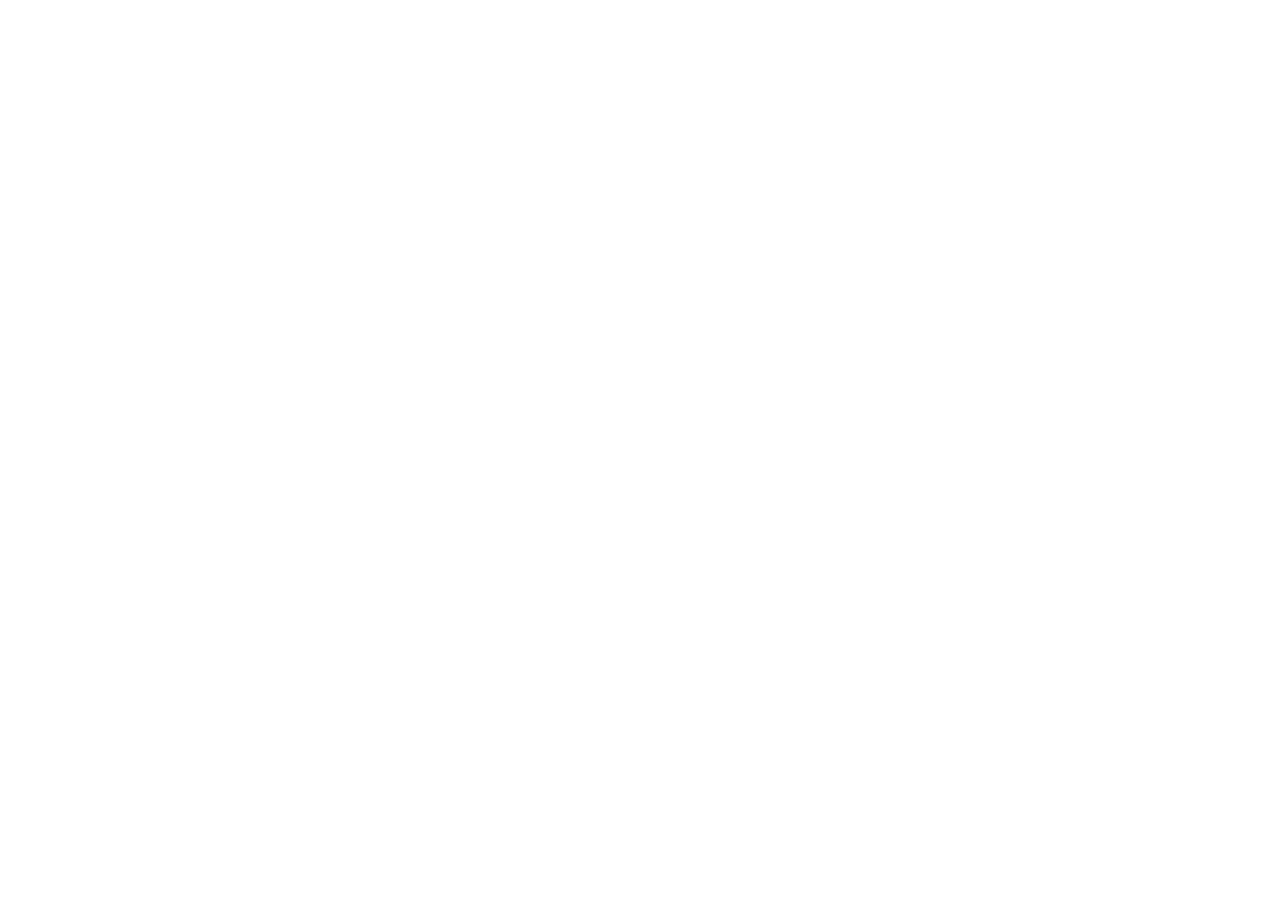
==== index.html @ a5f879e6 "updated about" ====
<!doctype html>
<html lang="en">
  <head>
    <meta charset="UTF-8" />
    <link rel="icon" type="image/svg+xml" href="/my_portfolio/favicon.svg" />
    <meta name="viewport" content="width=device-width, initial-scale=1.0" />
    <meta
      name="description"
      content="Dark-mode portfolio — React, TypeScript, Framer Motion, and Tailwind CSS."
    />
    <link rel="preconnect" href="https://fonts.googleapis.com" />
    <link rel="preconnect" href="https://fonts.gstatic.com" crossorigin />
    <link
      href="https://fonts.googleapis.com/css2?family=DM+Sans:ital,opsz,wght@0,9..40,400..700;1,9..40,400..700&family=JetBrains+Mono:wght@400;600&display=swap"
      rel="stylesheet"
    />
    <title>Kawsar Ahmed — Portfolio</title>
    <script type="module" crossorigin src="/my_portfolio/assets/index-BNJExu0e.js"></script>
    <link rel="stylesheet" crossorigin href="/my_portfolio/assets/index-CZl9vGA6.css">
  </head>
  <body>
    <div id="root"></div>
  </body>
</html>
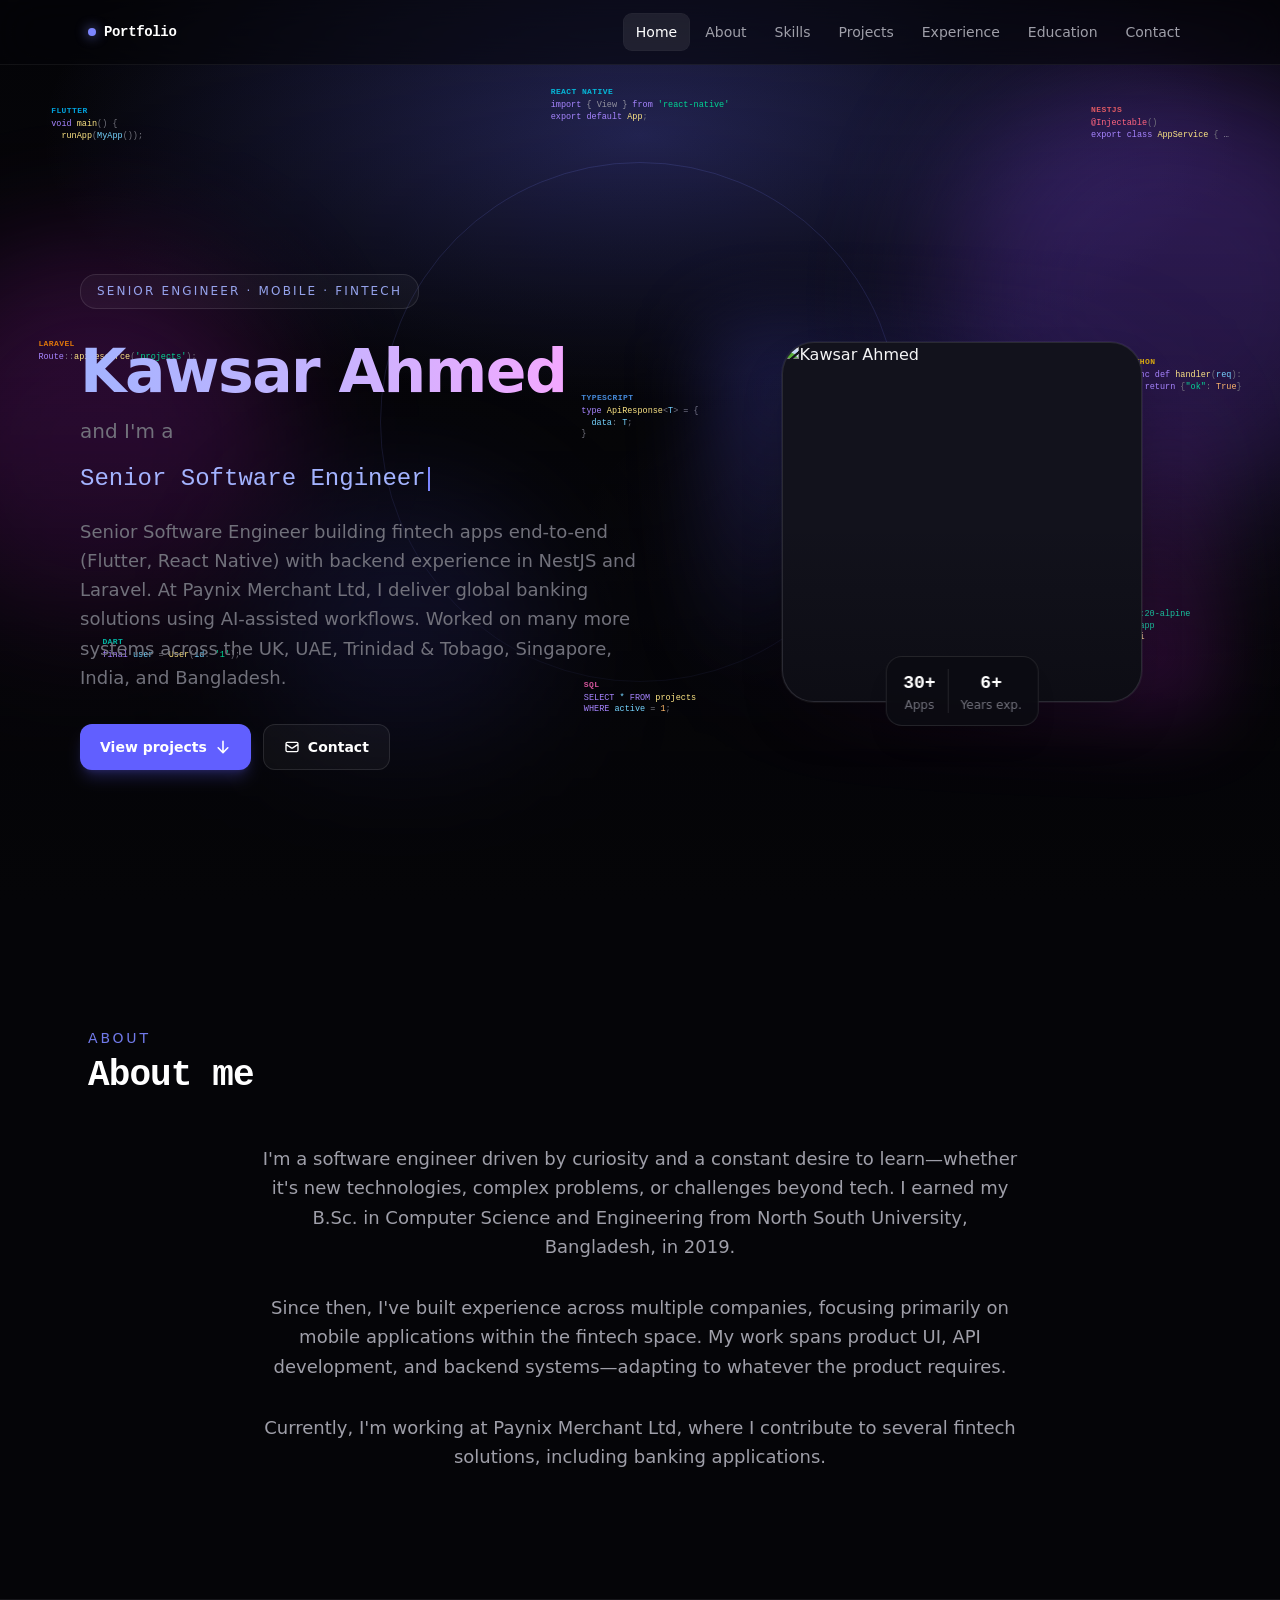
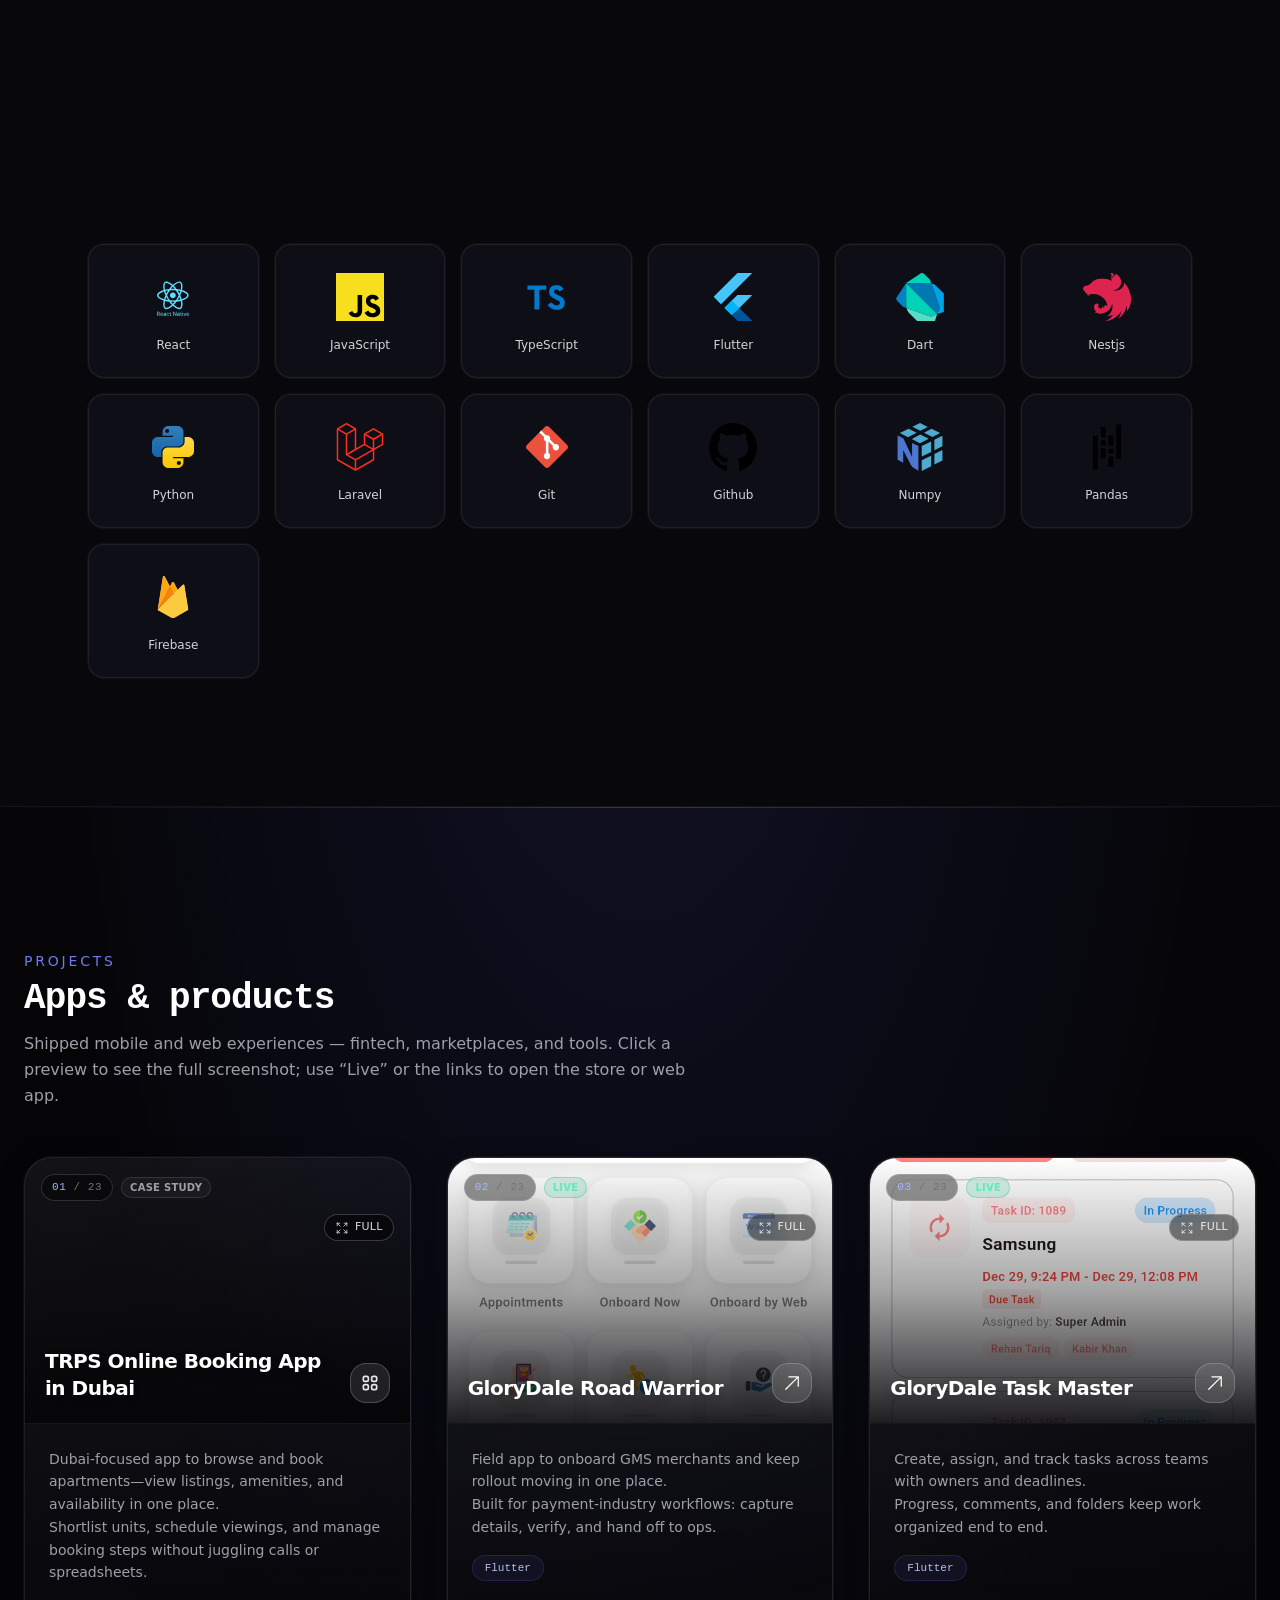
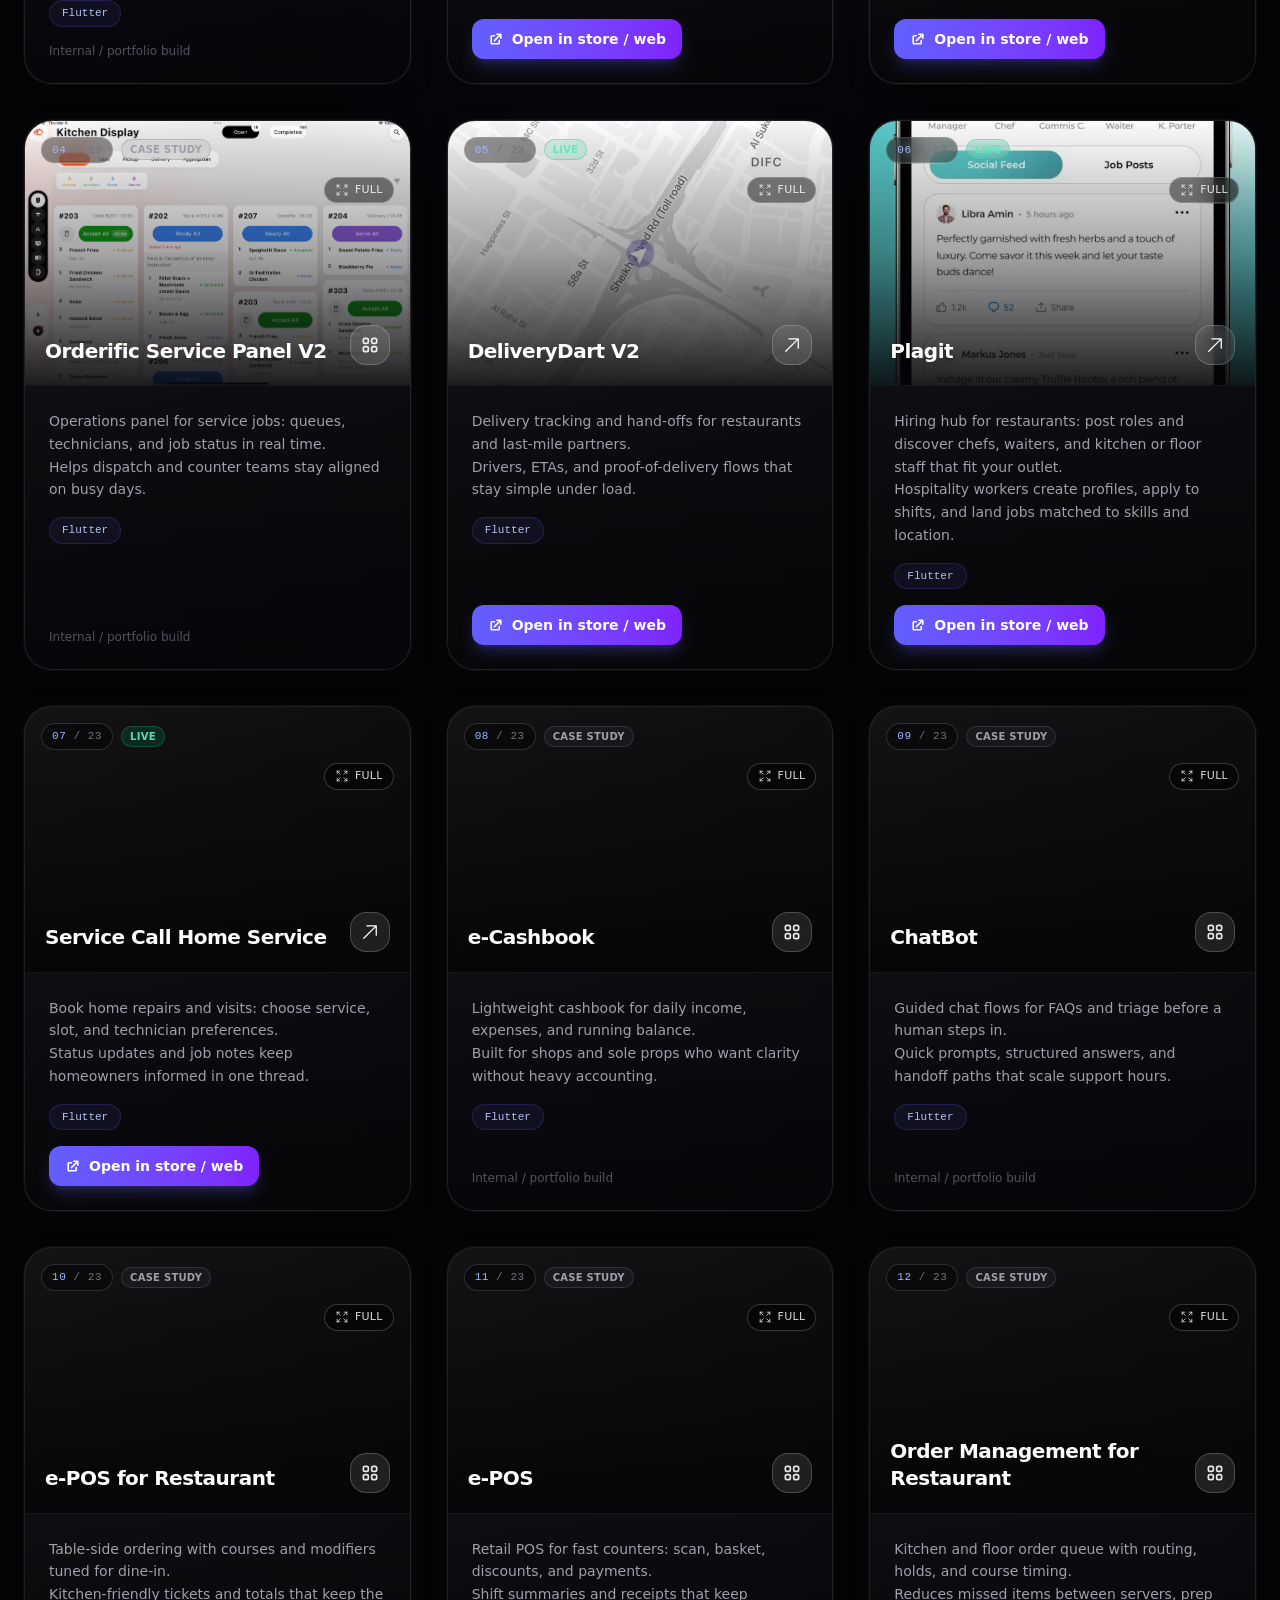
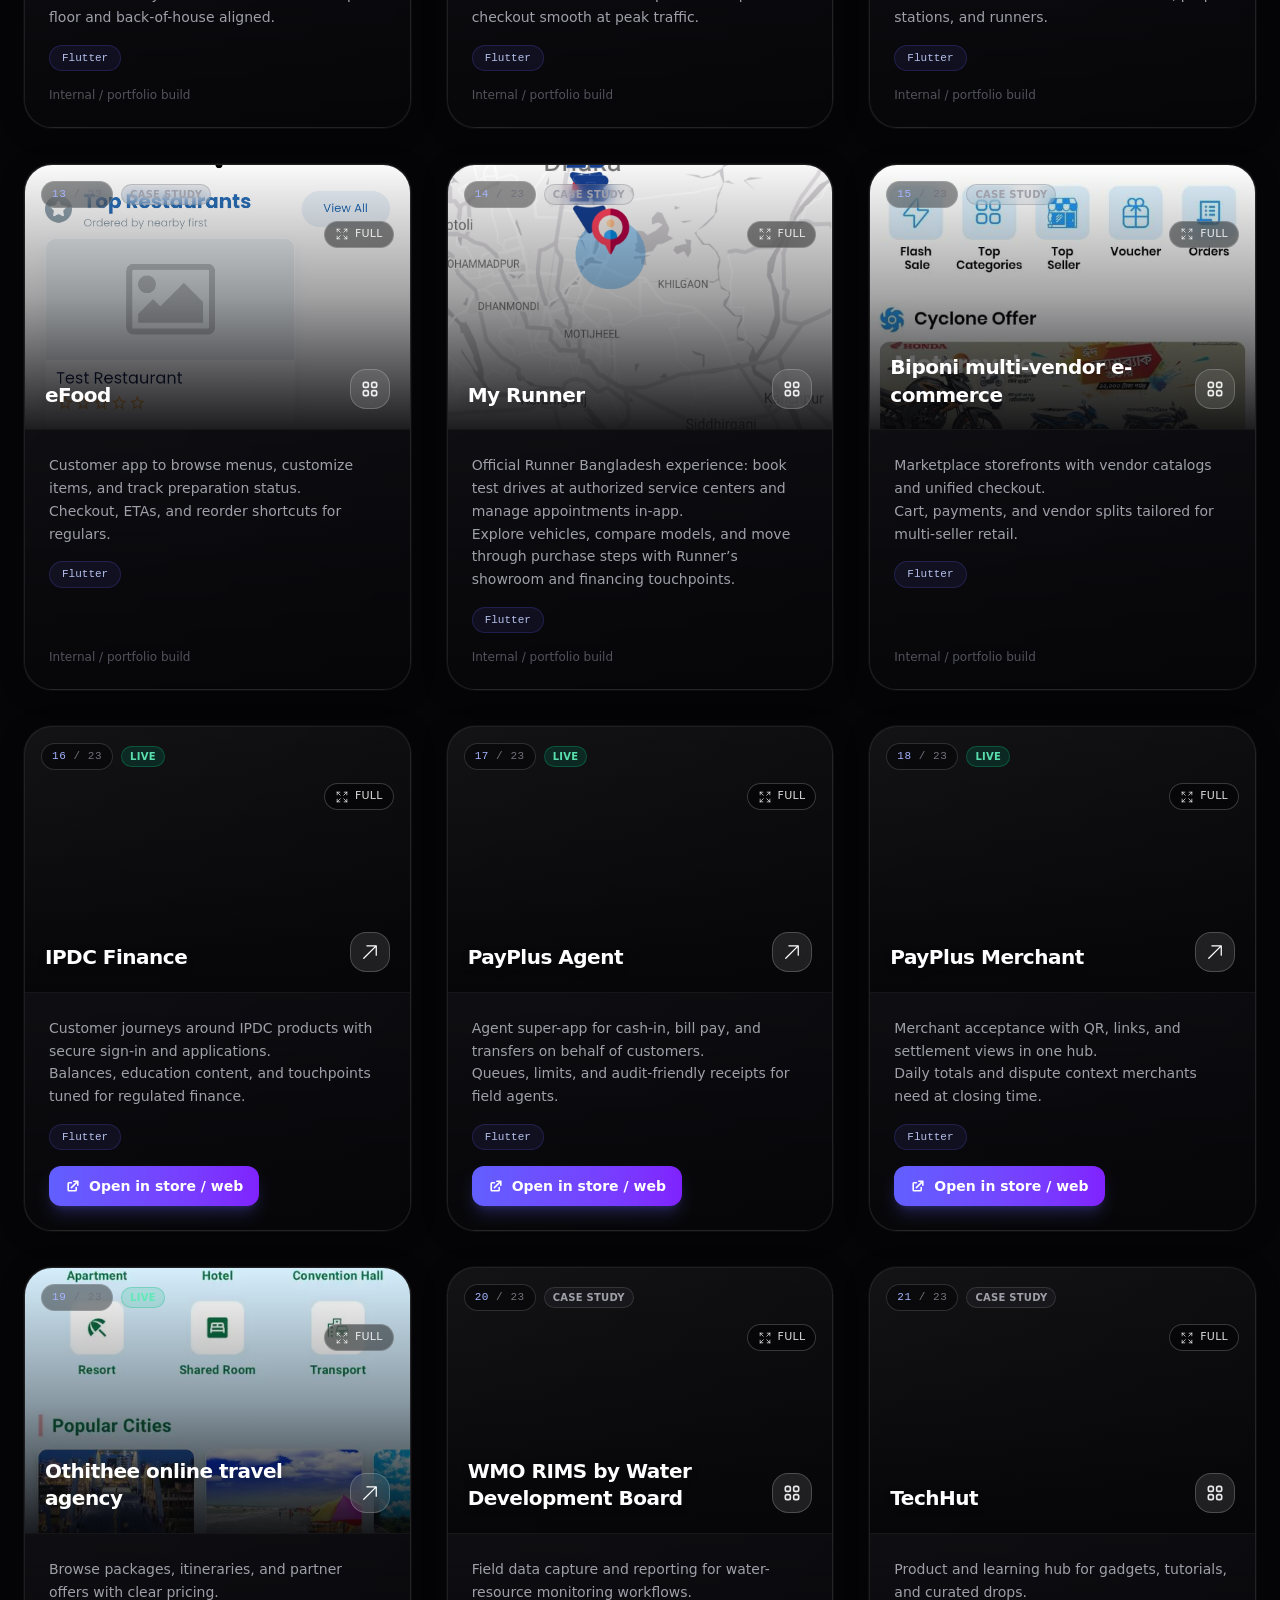
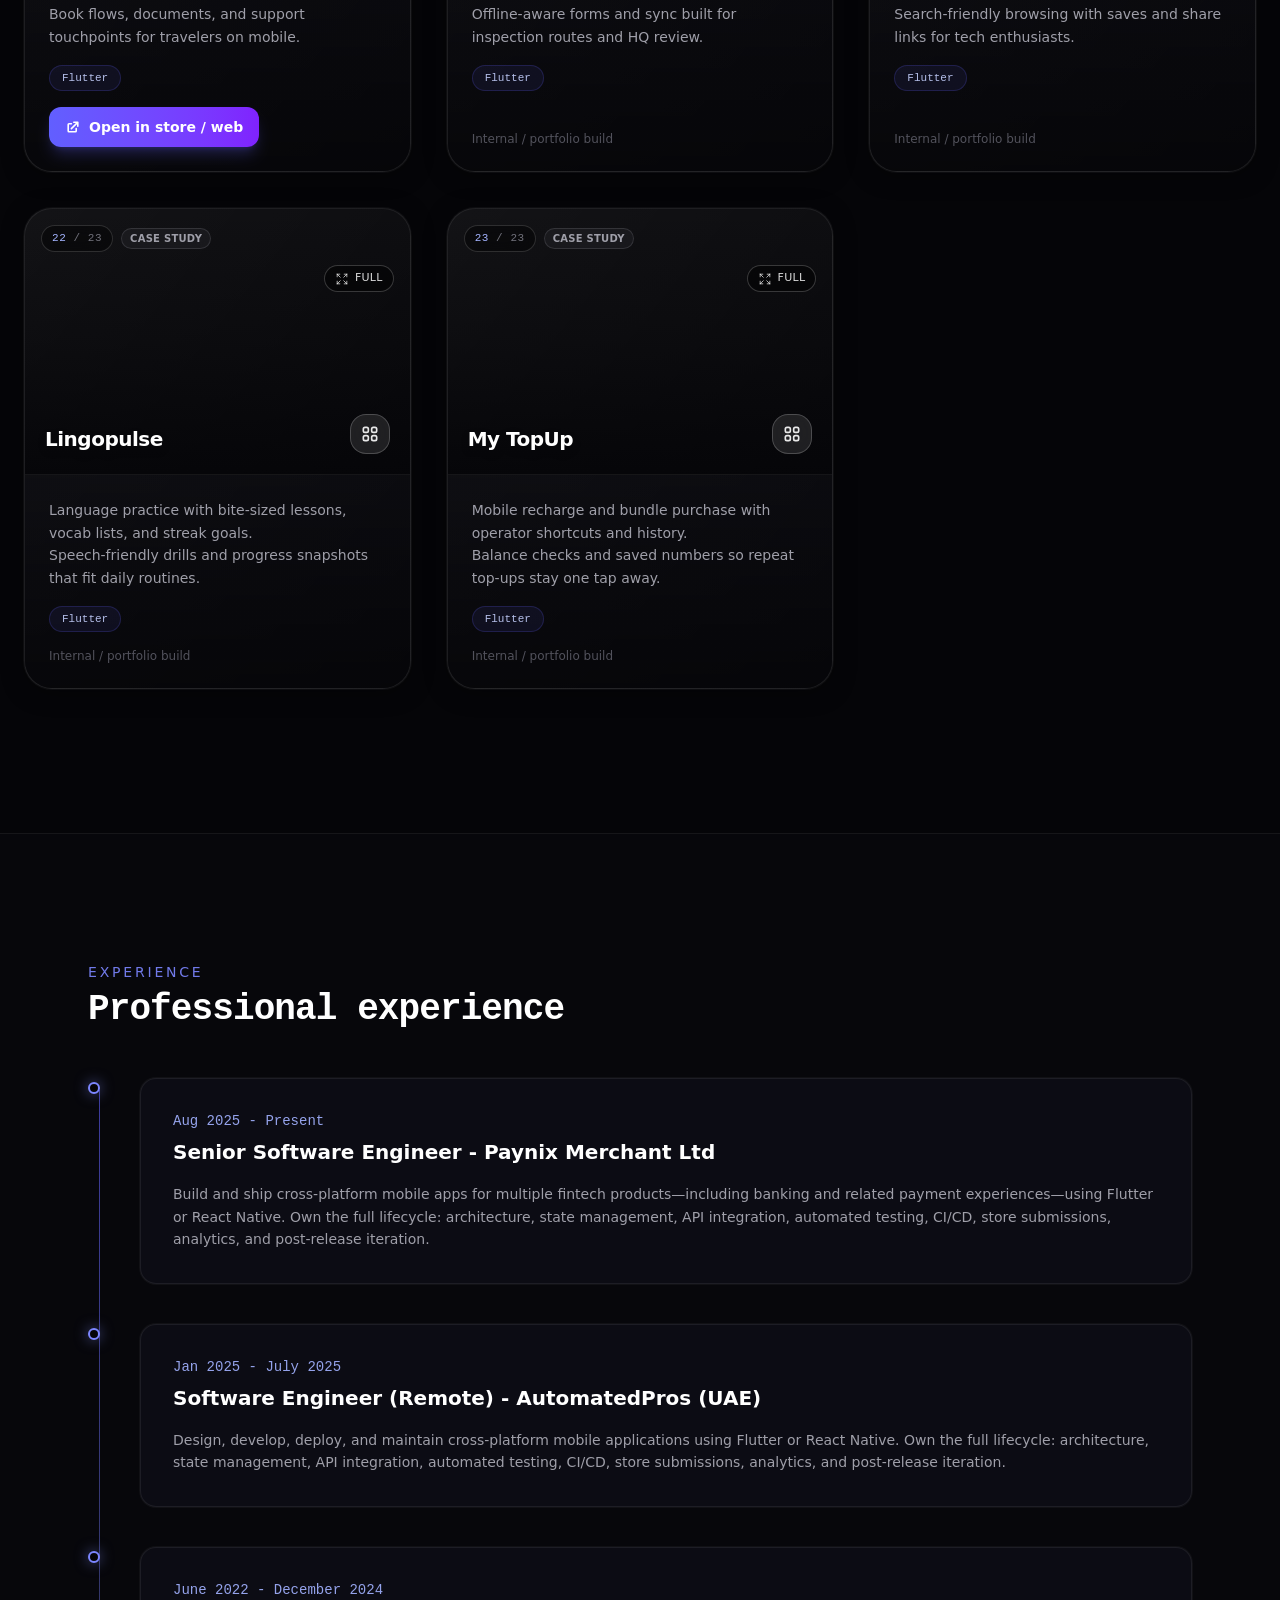
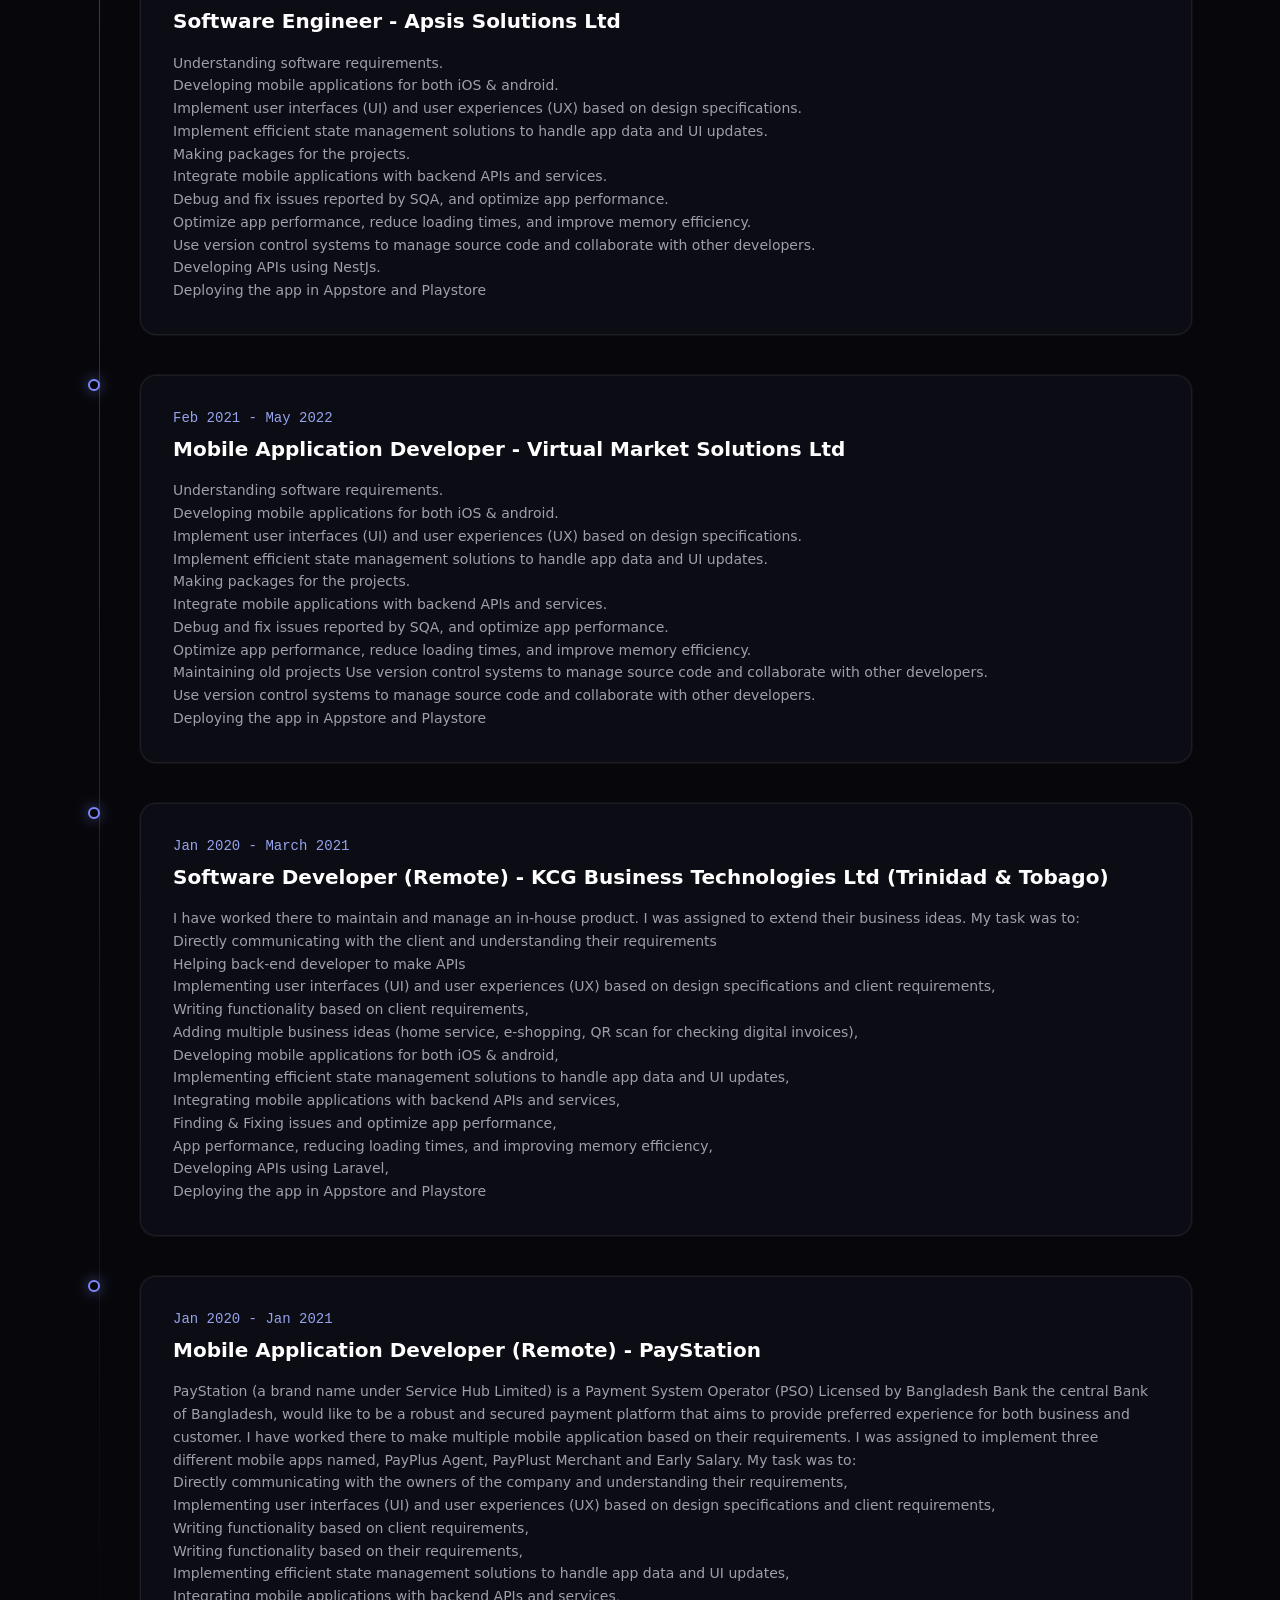
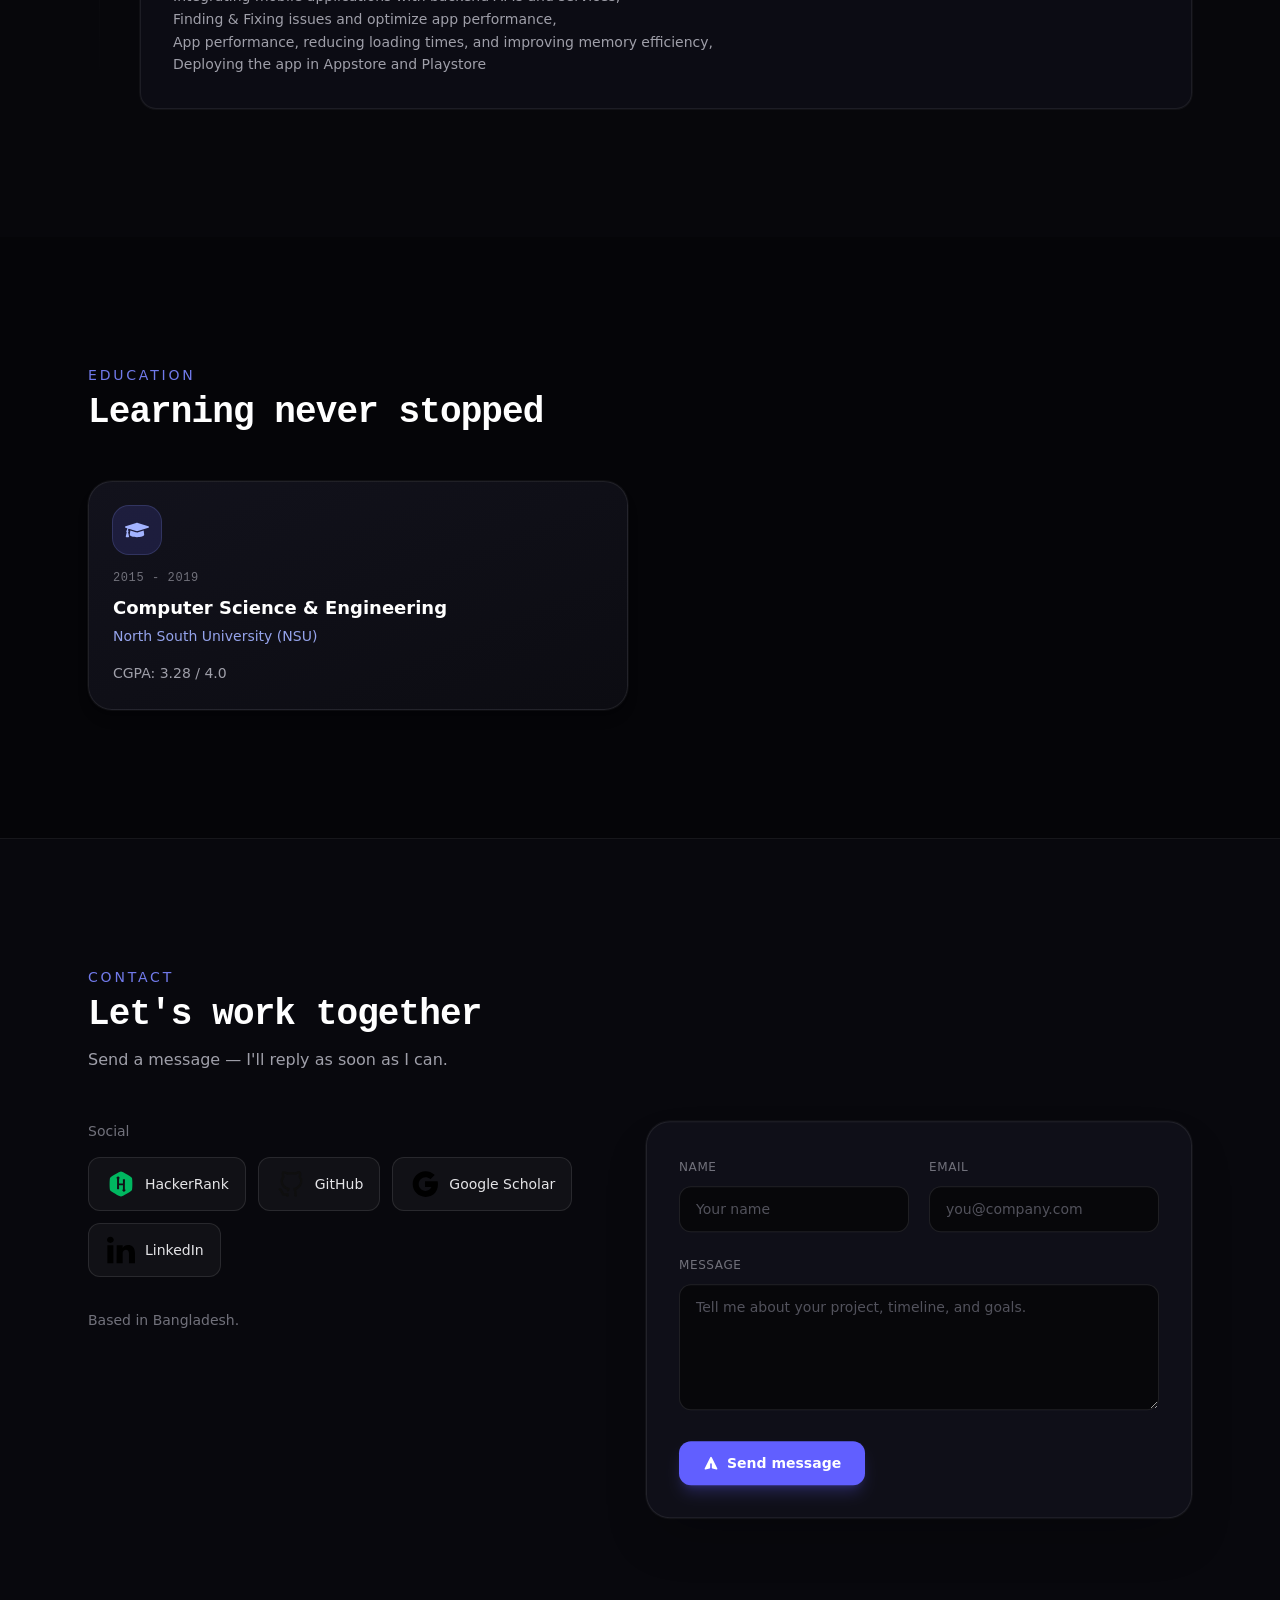
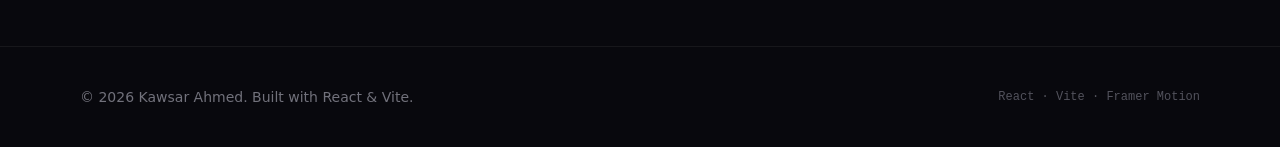
==== commit 68d86fa8: "updated" ====
--- a/index.html
+++ b/index.html
@@ -2,7 +2,7 @@
 <html lang="en">
   <head>
     <meta charset="UTF-8" />
-    <link rel="icon" type="image/svg+xml" href="/my_portfolio/favicon.svg" />
+    <link rel="icon" type="image/svg+xml" href="/favicon.svg" />
     <meta name="viewport" content="width=device-width, initial-scale=1.0" />
     <meta
       name="description"
@@ -15,8 +15,8 @@
       rel="stylesheet"
     />
     <title>Kawsar Ahmed — Portfolio</title>
-    <script type="module" crossorigin src="/my_portfolio/assets/index-BNJExu0e.js"></script>
-    <link rel="stylesheet" crossorigin href="/my_portfolio/assets/index-CZl9vGA6.css">
+    <script type="module" crossorigin src="/assets/index-Cmz-bZ7j.js"></script>
+    <link rel="stylesheet" crossorigin href="/assets/index-tKHu7Eoe.css">
   </head>
   <body>
     <div id="root"></div>
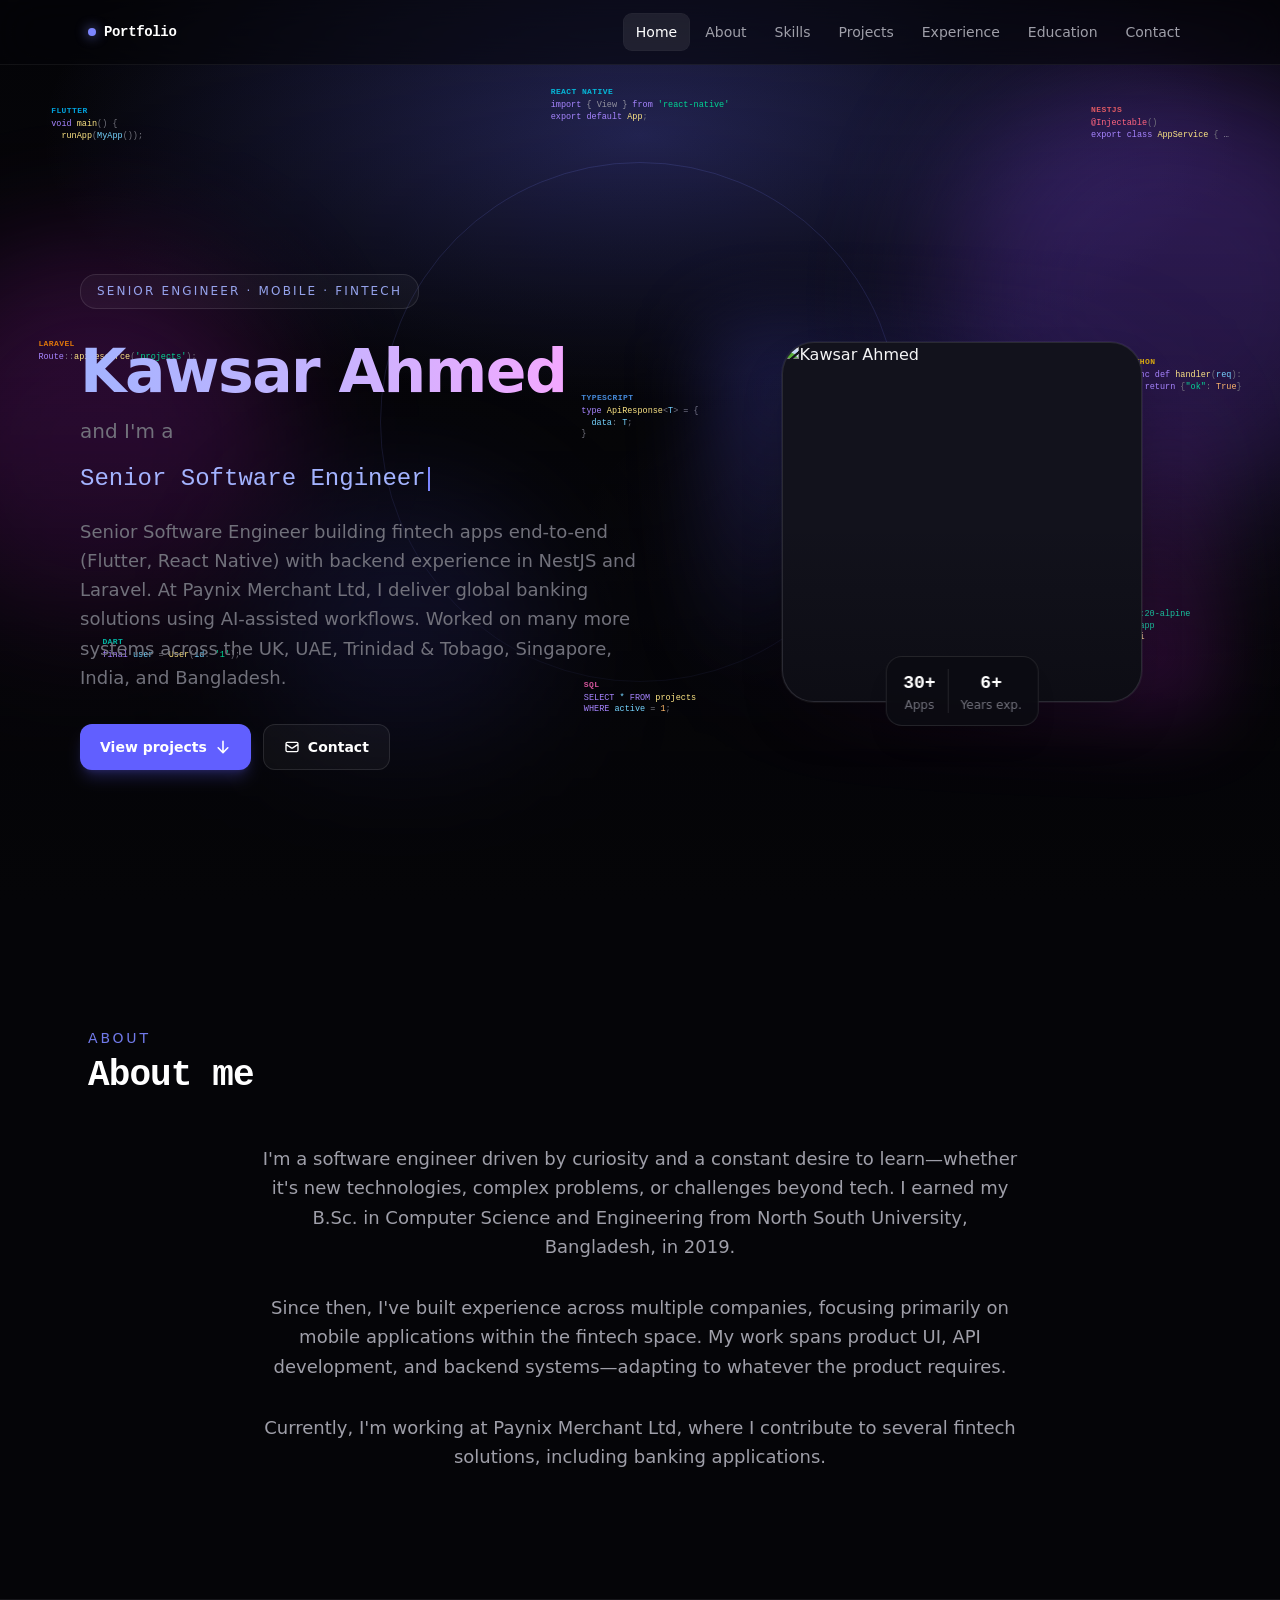
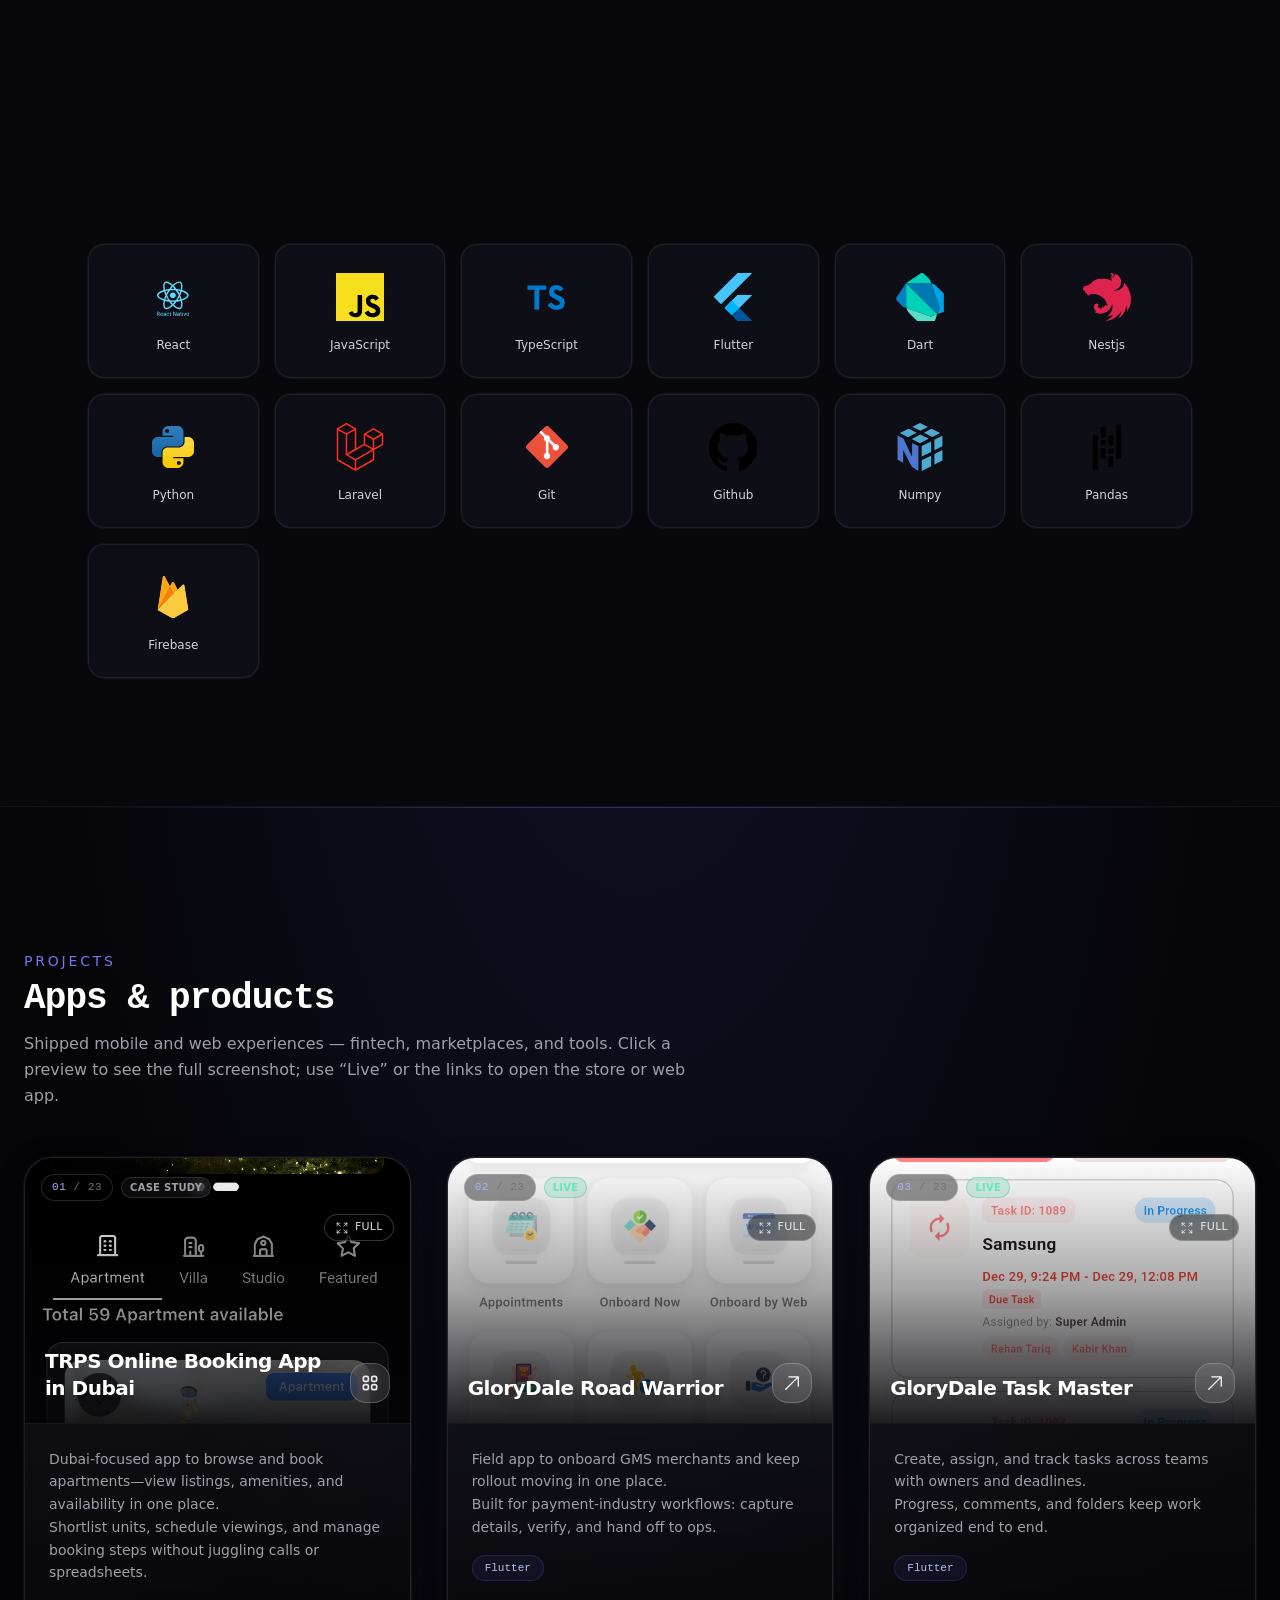
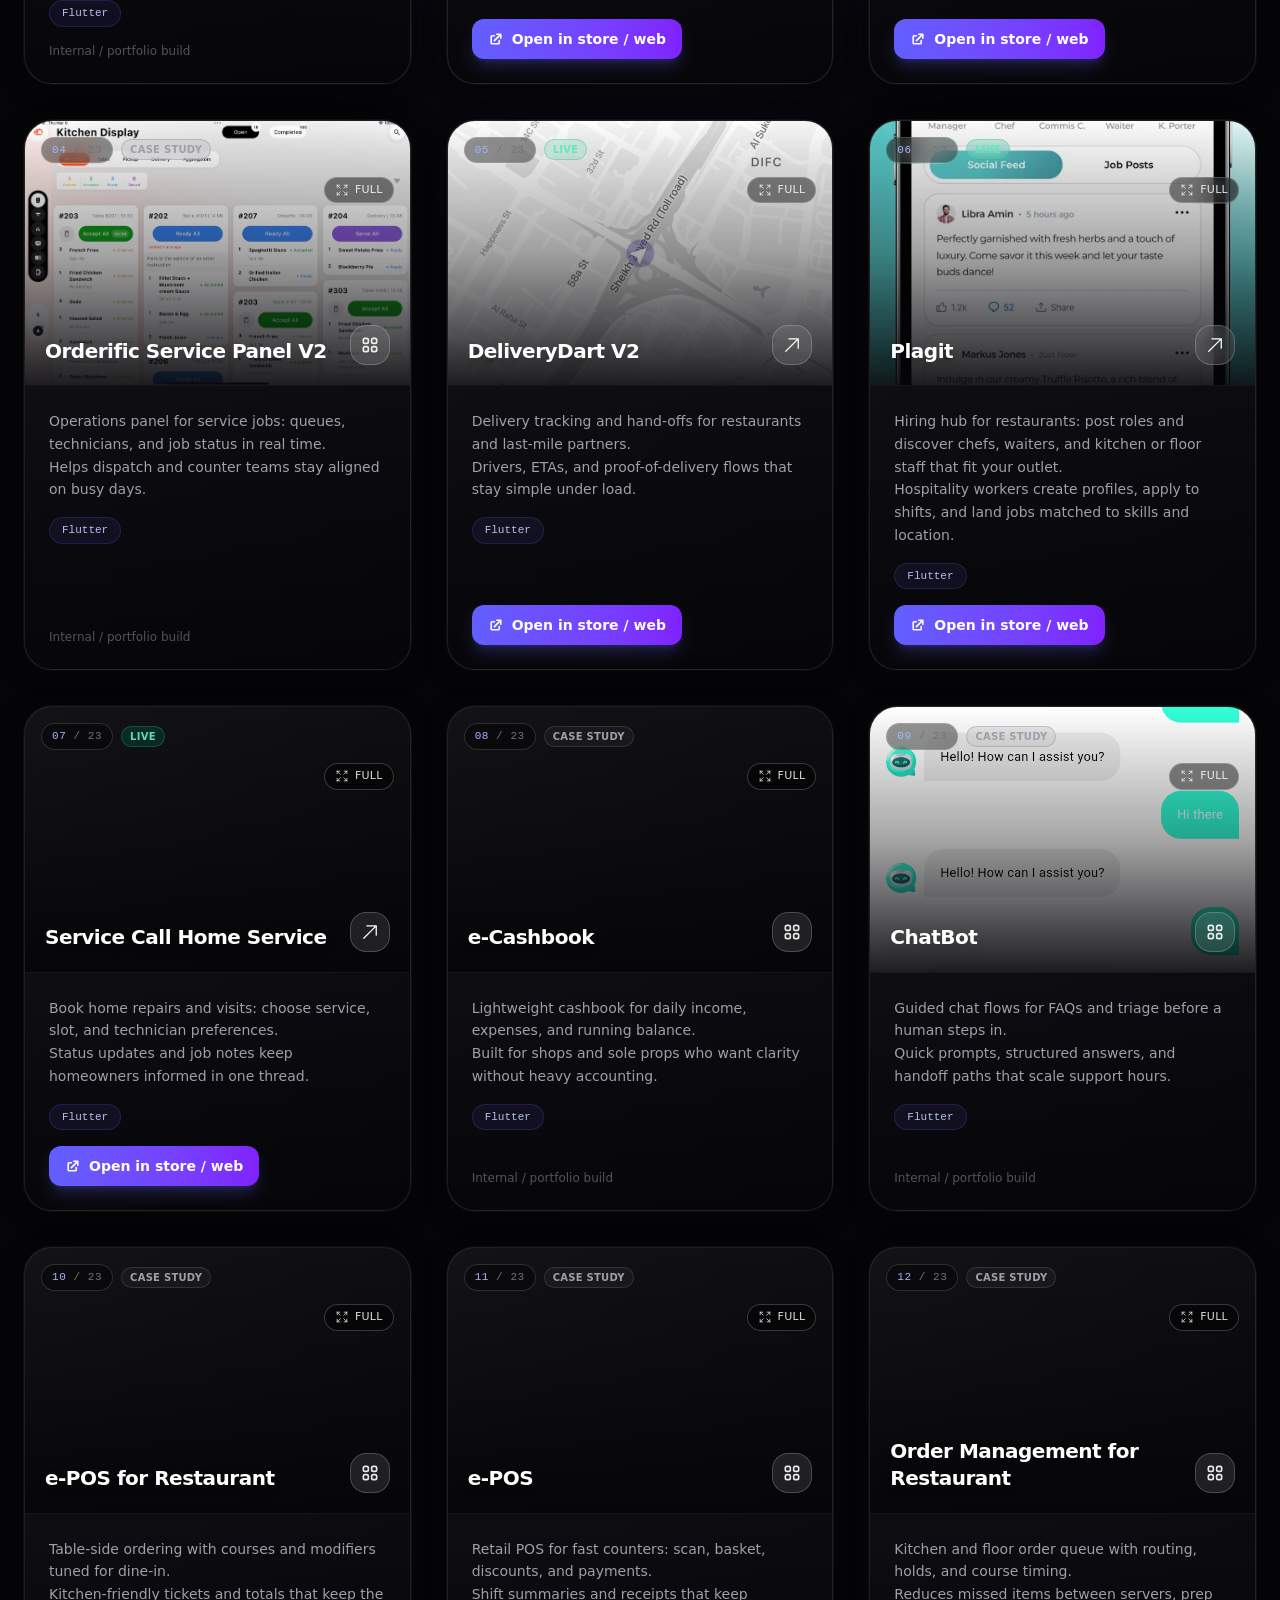
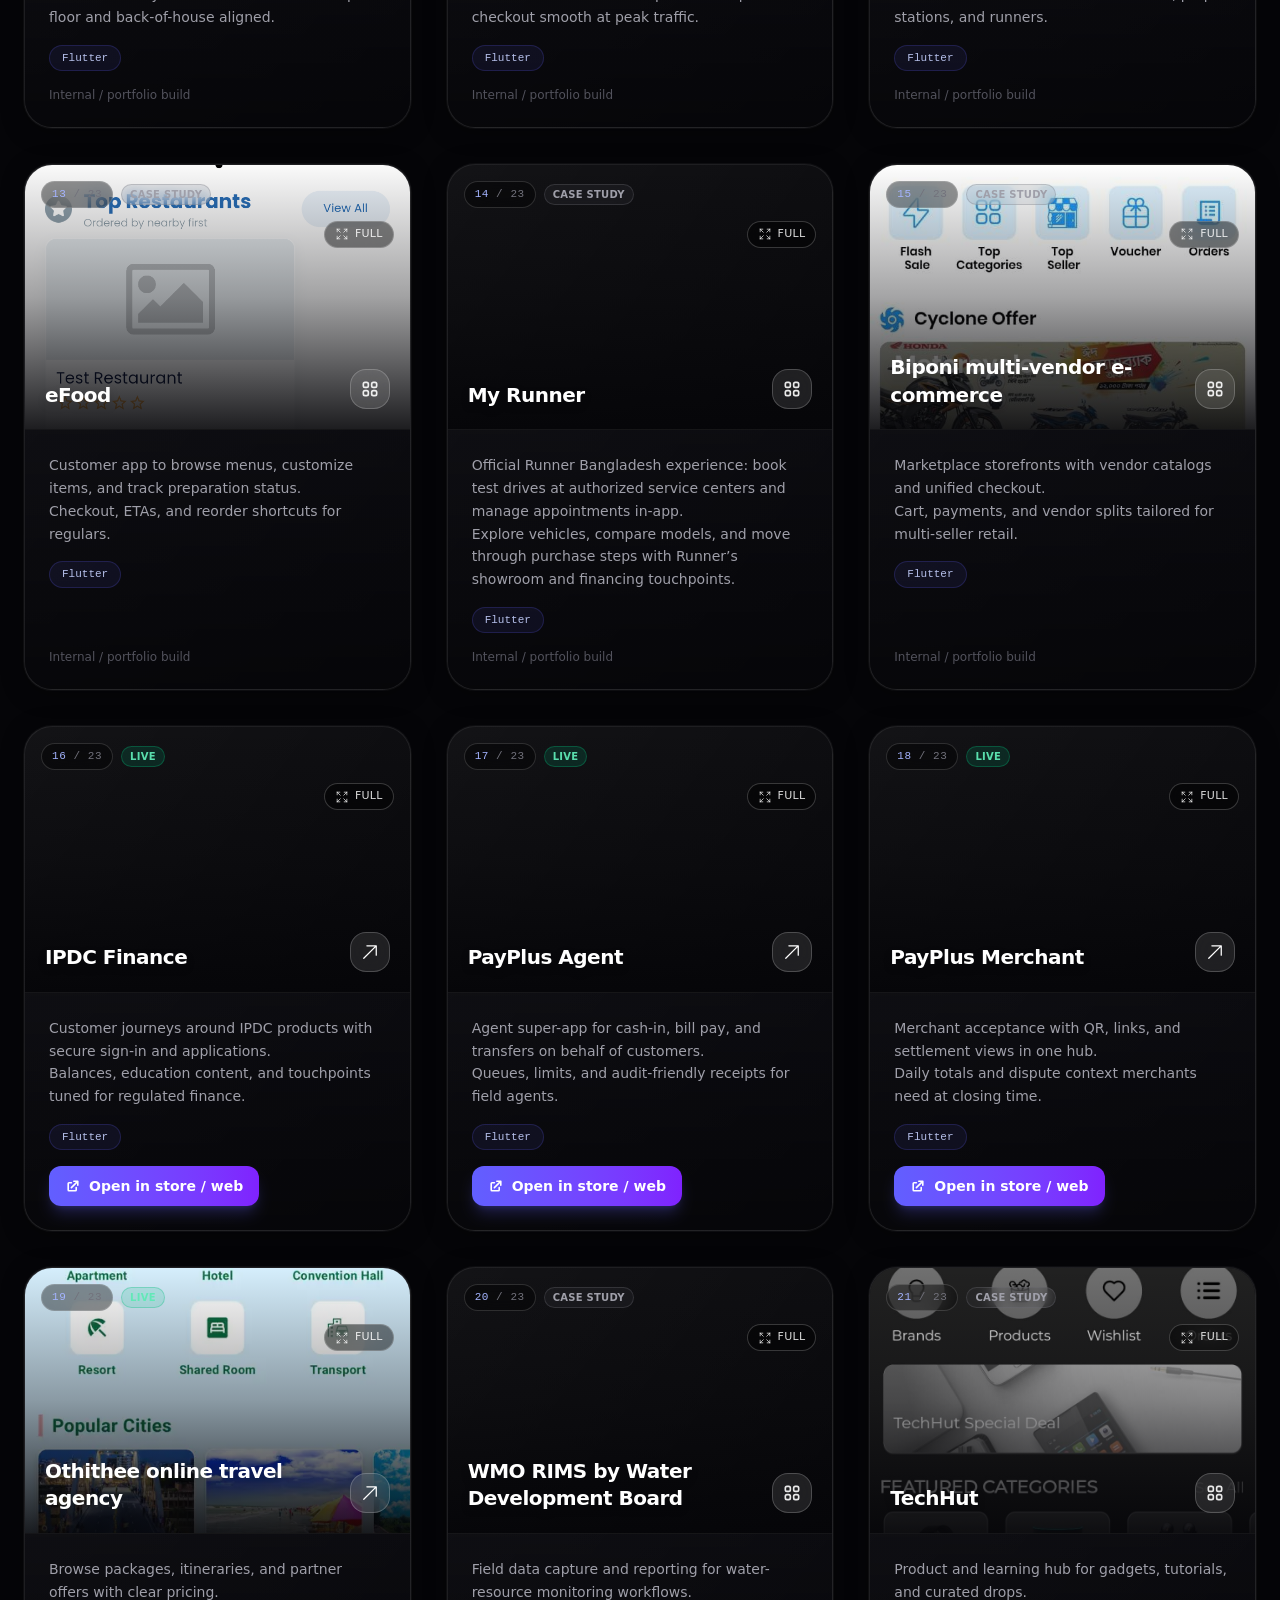
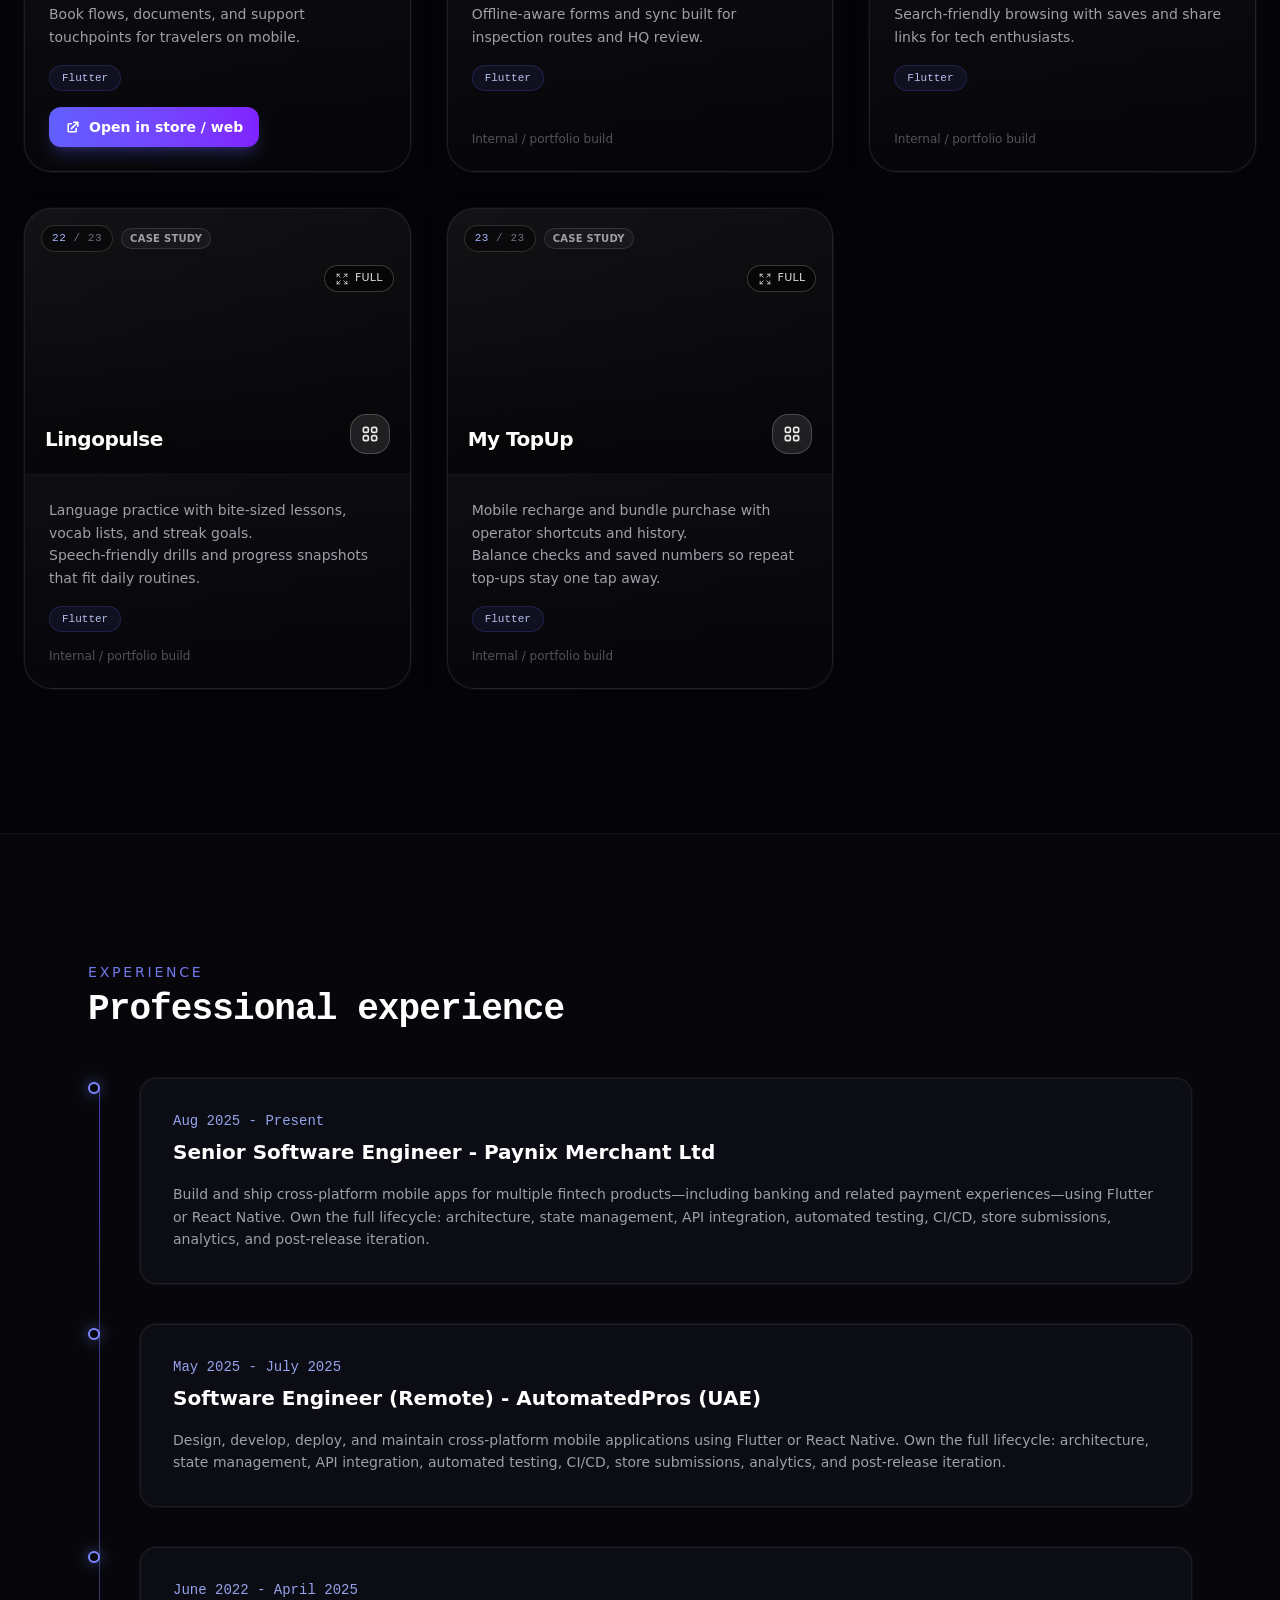
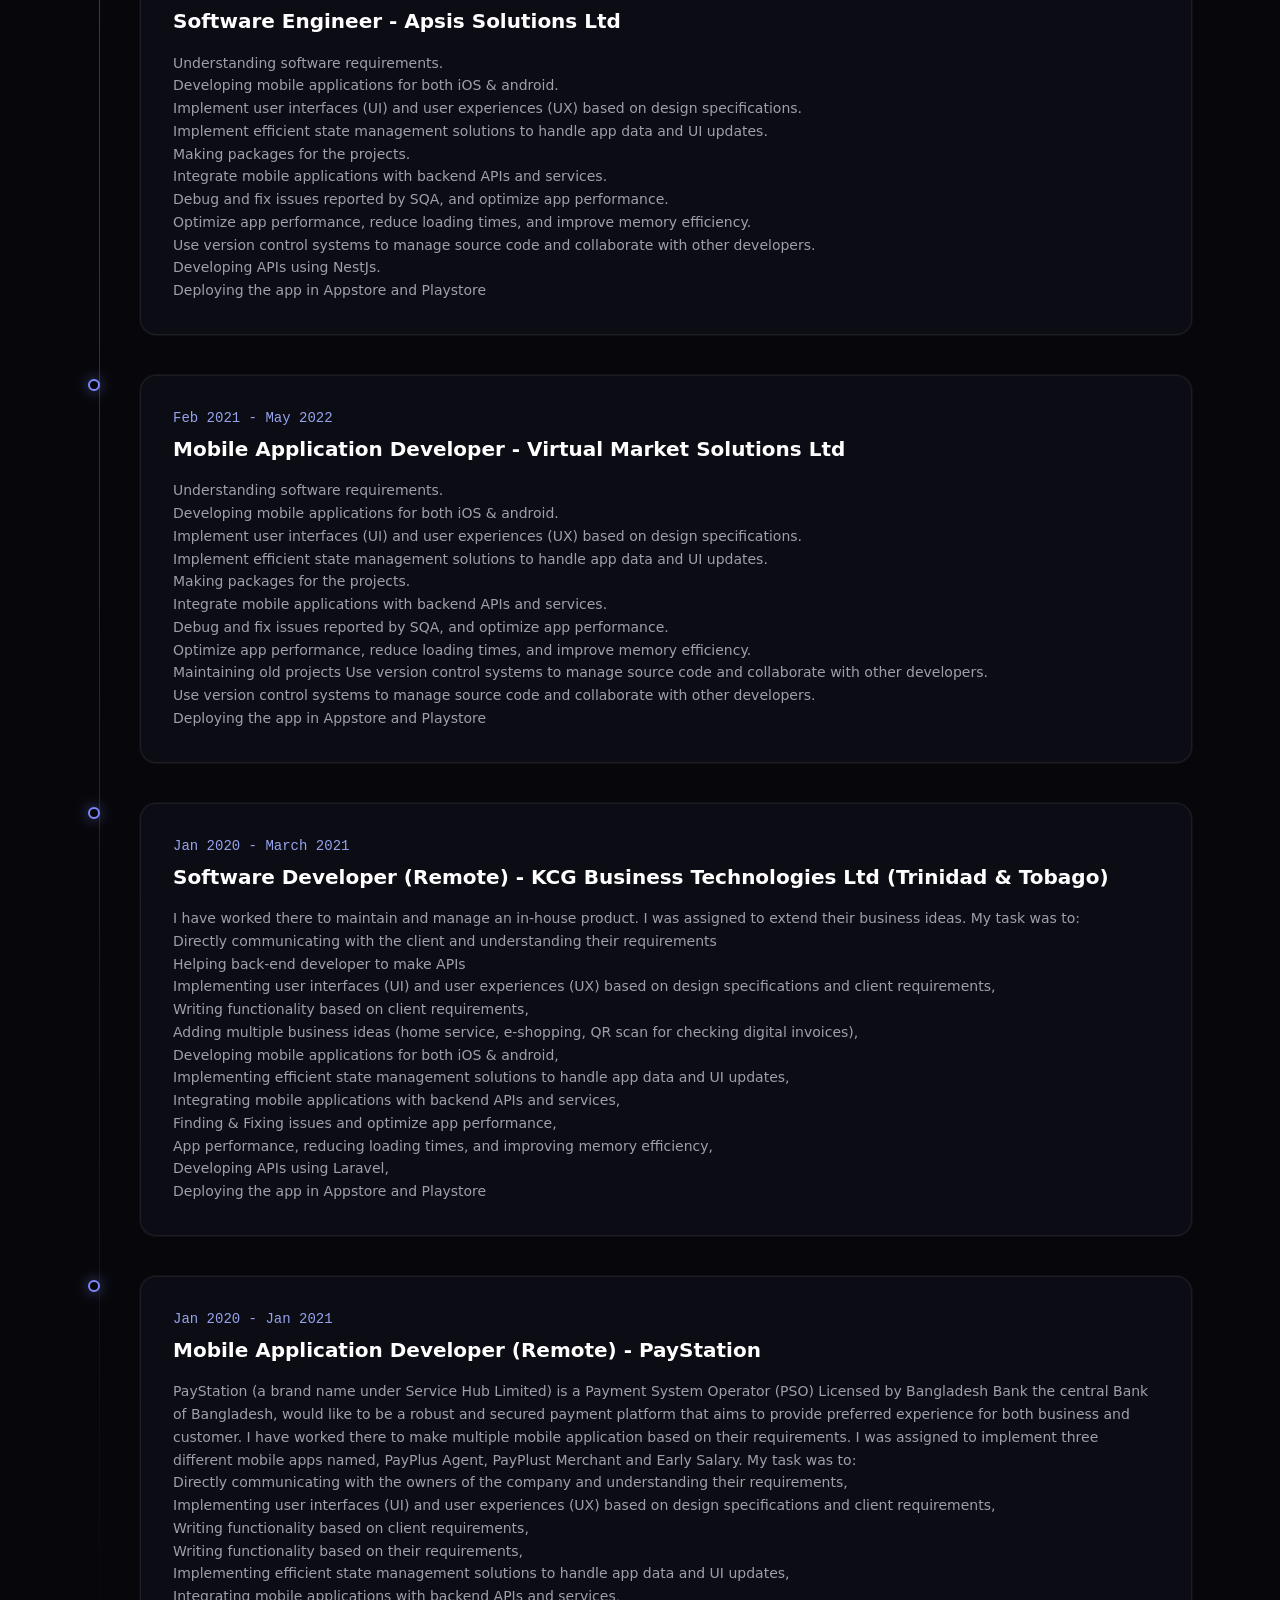
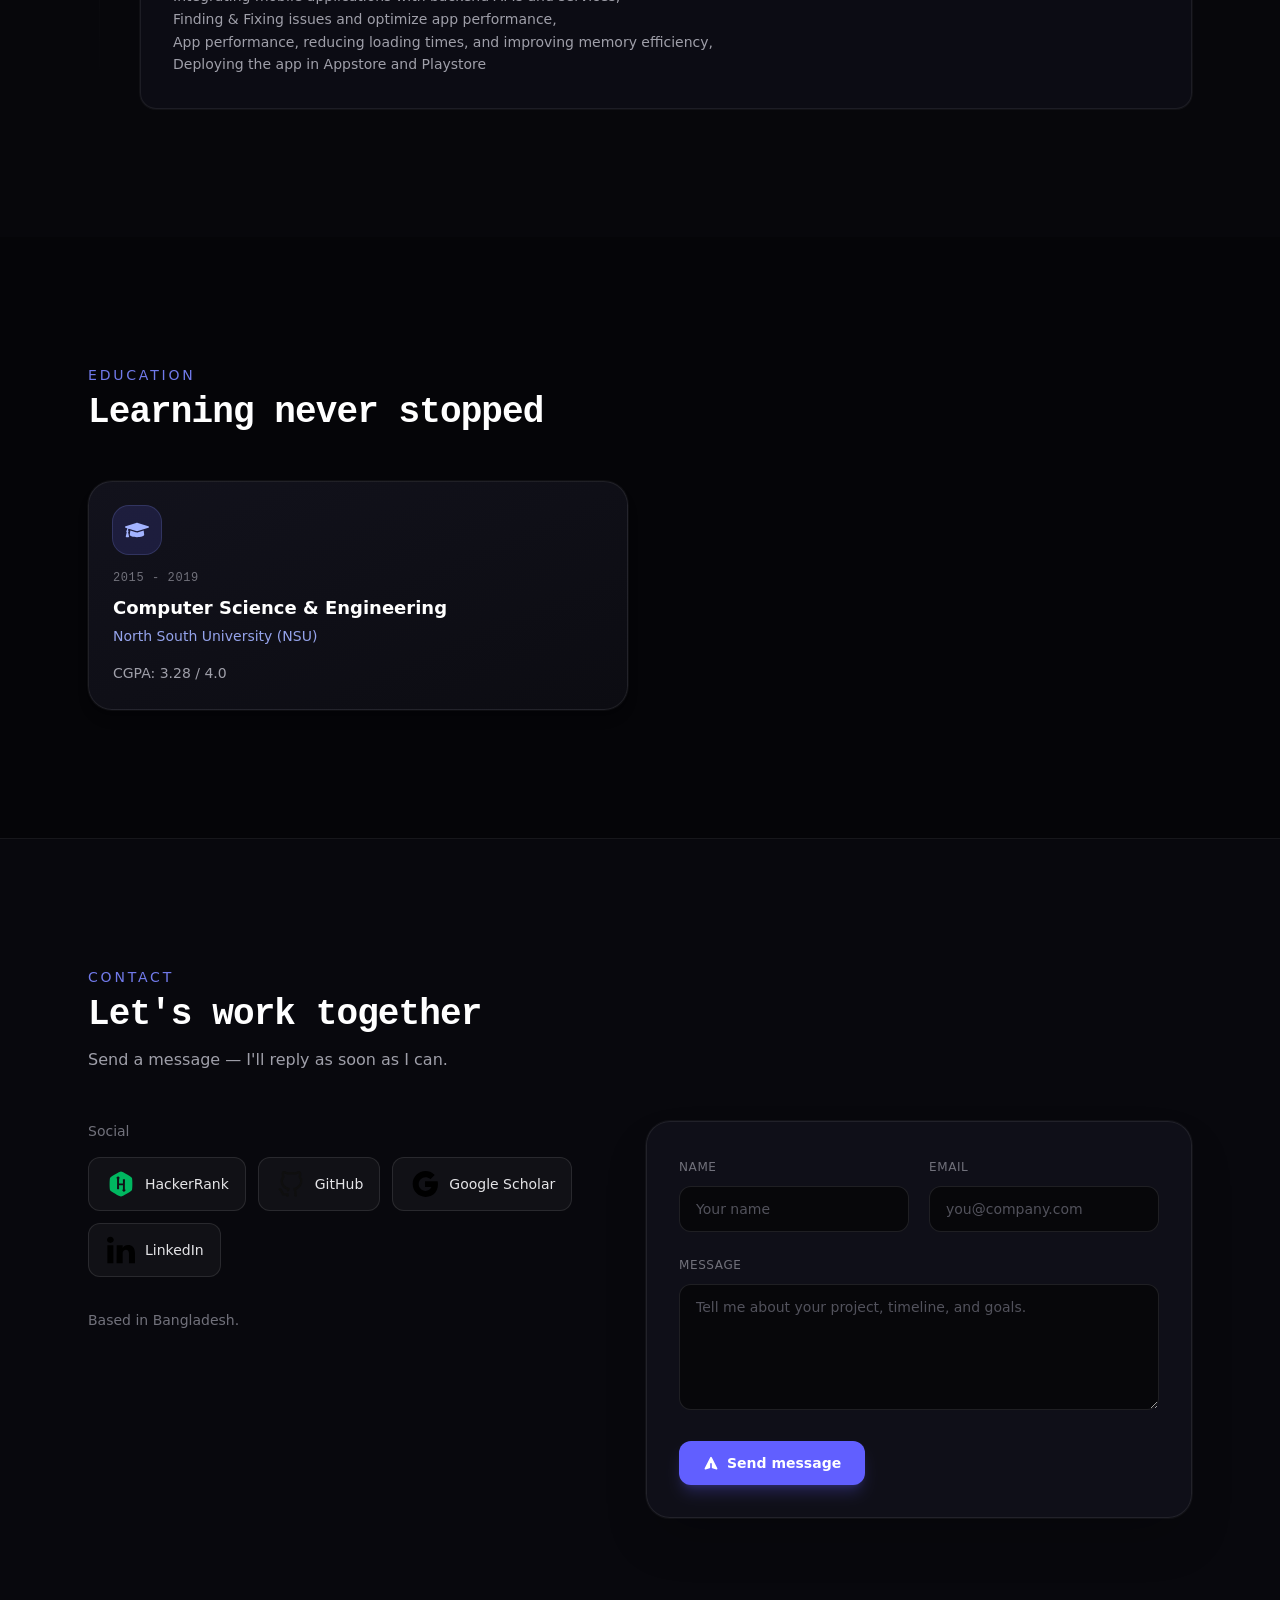
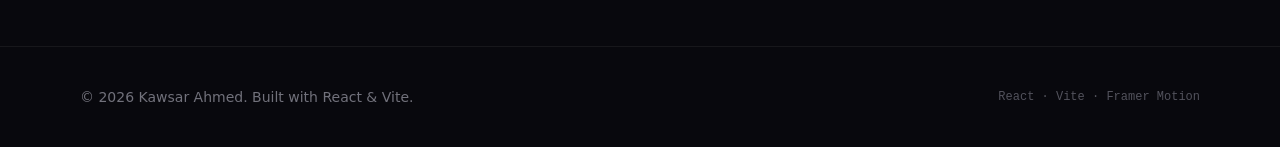
==== commit be482b9f: "updated" ====
--- a/index.html
+++ b/index.html
@@ -15,7 +15,7 @@
       rel="stylesheet"
     />
     <title>Kawsar Ahmed — Portfolio</title>
-    <script type="module" crossorigin src="/assets/index-Cmz-bZ7j.js"></script>
+    <script type="module" crossorigin src="/assets/index-BsbyAmD9.js"></script>
     <link rel="stylesheet" crossorigin href="/assets/index-tKHu7Eoe.css">
   </head>
   <body>
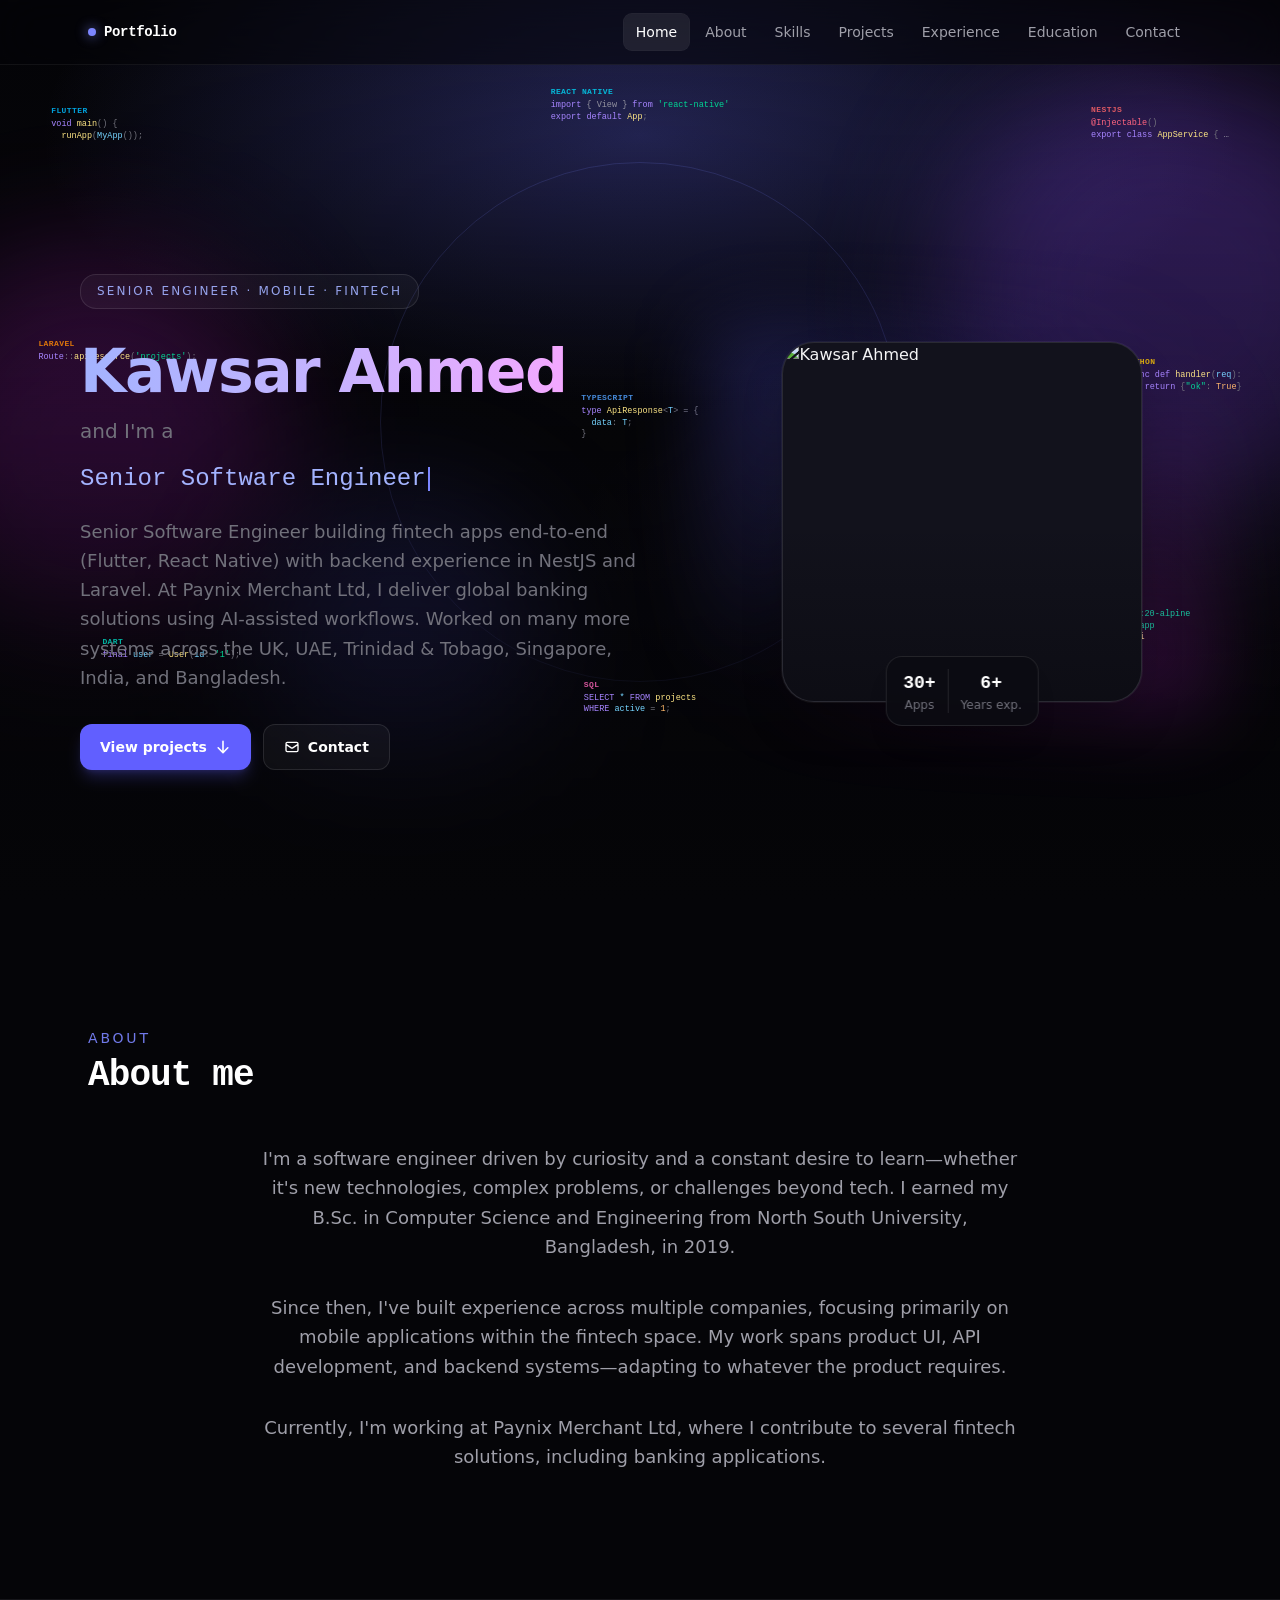
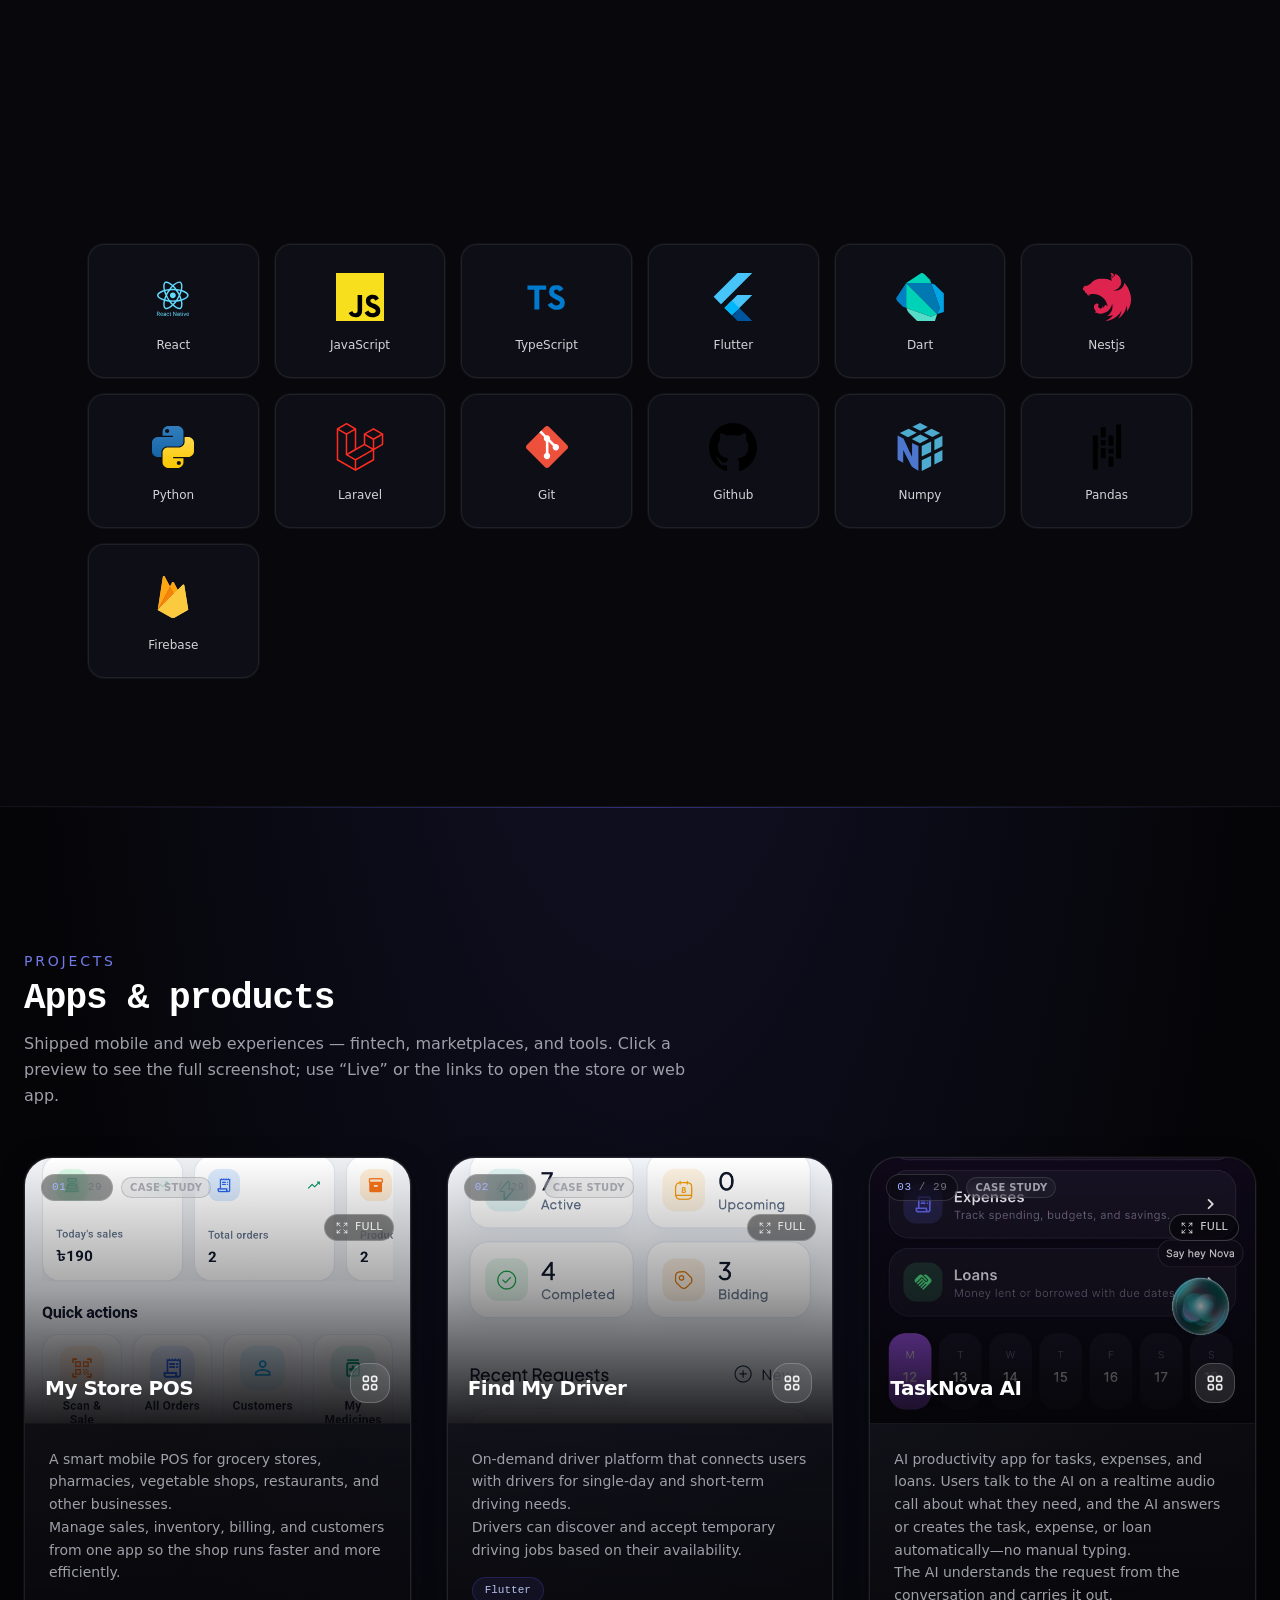
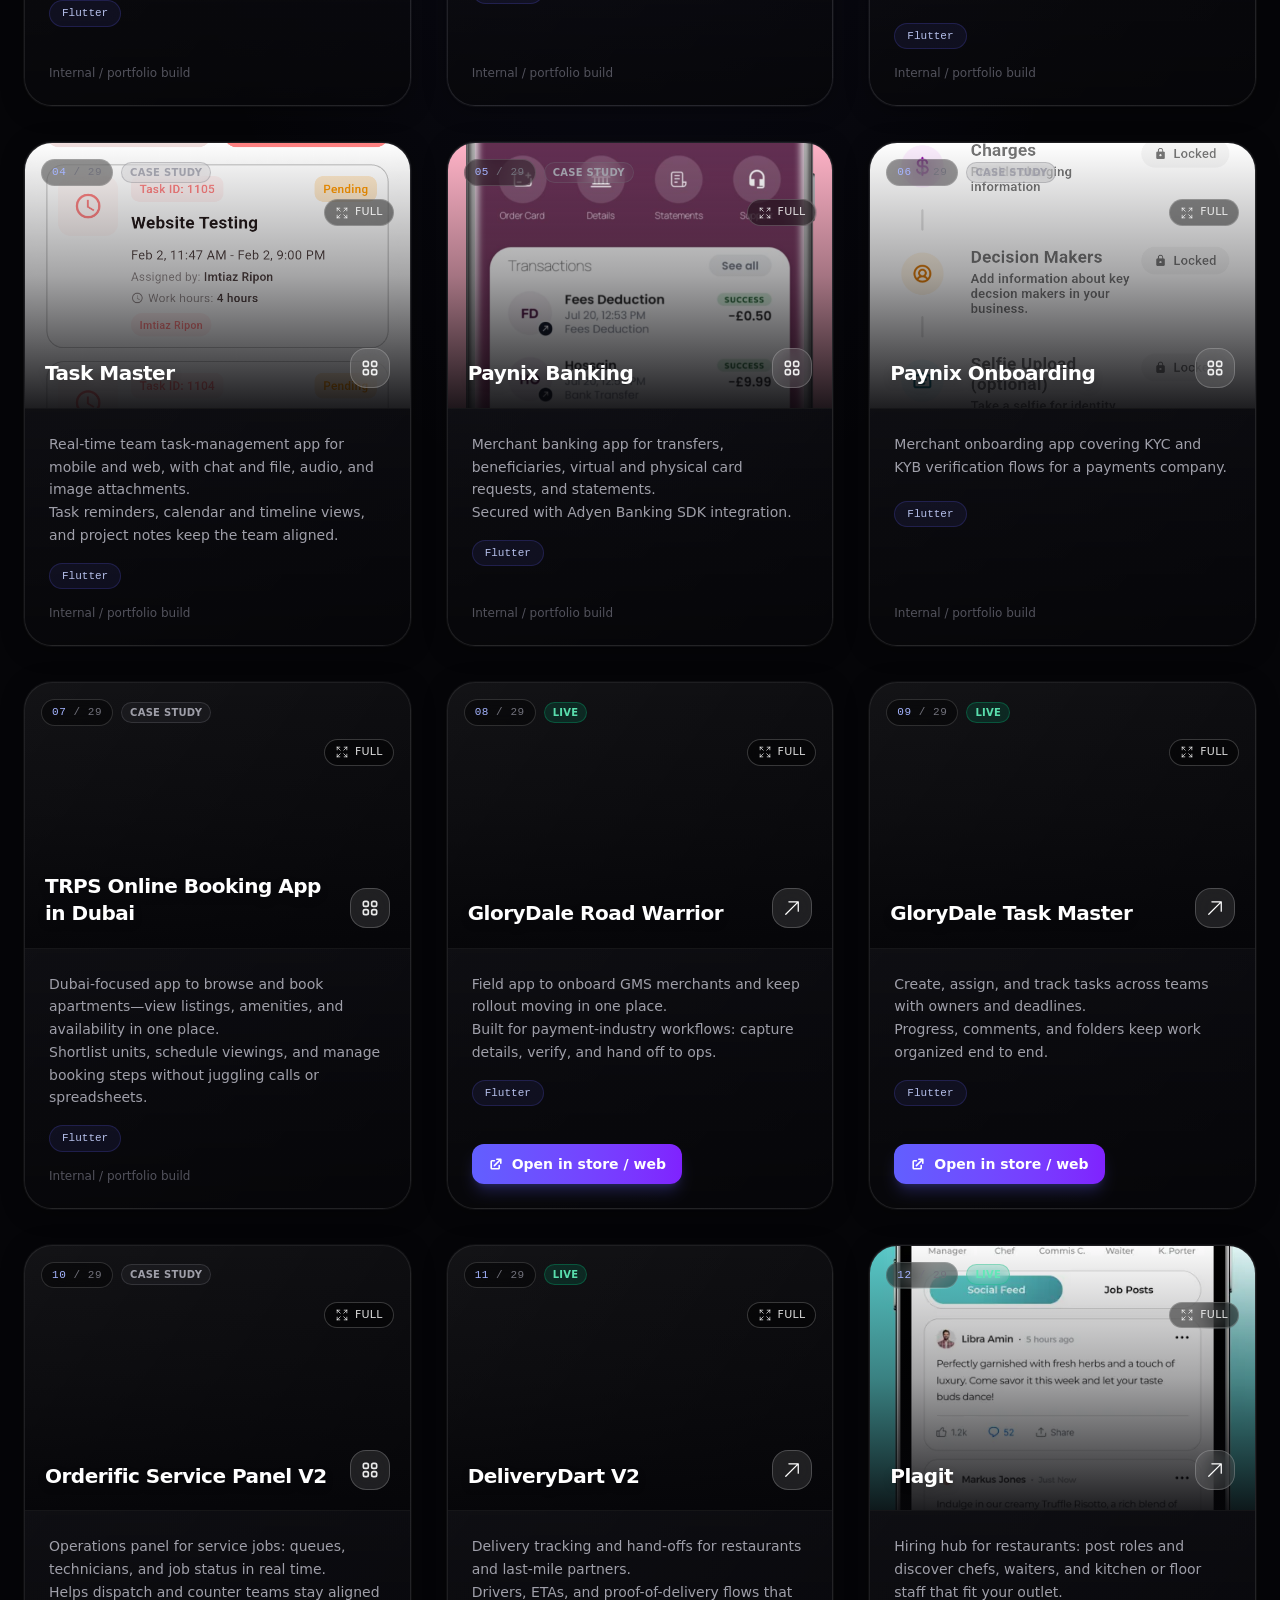
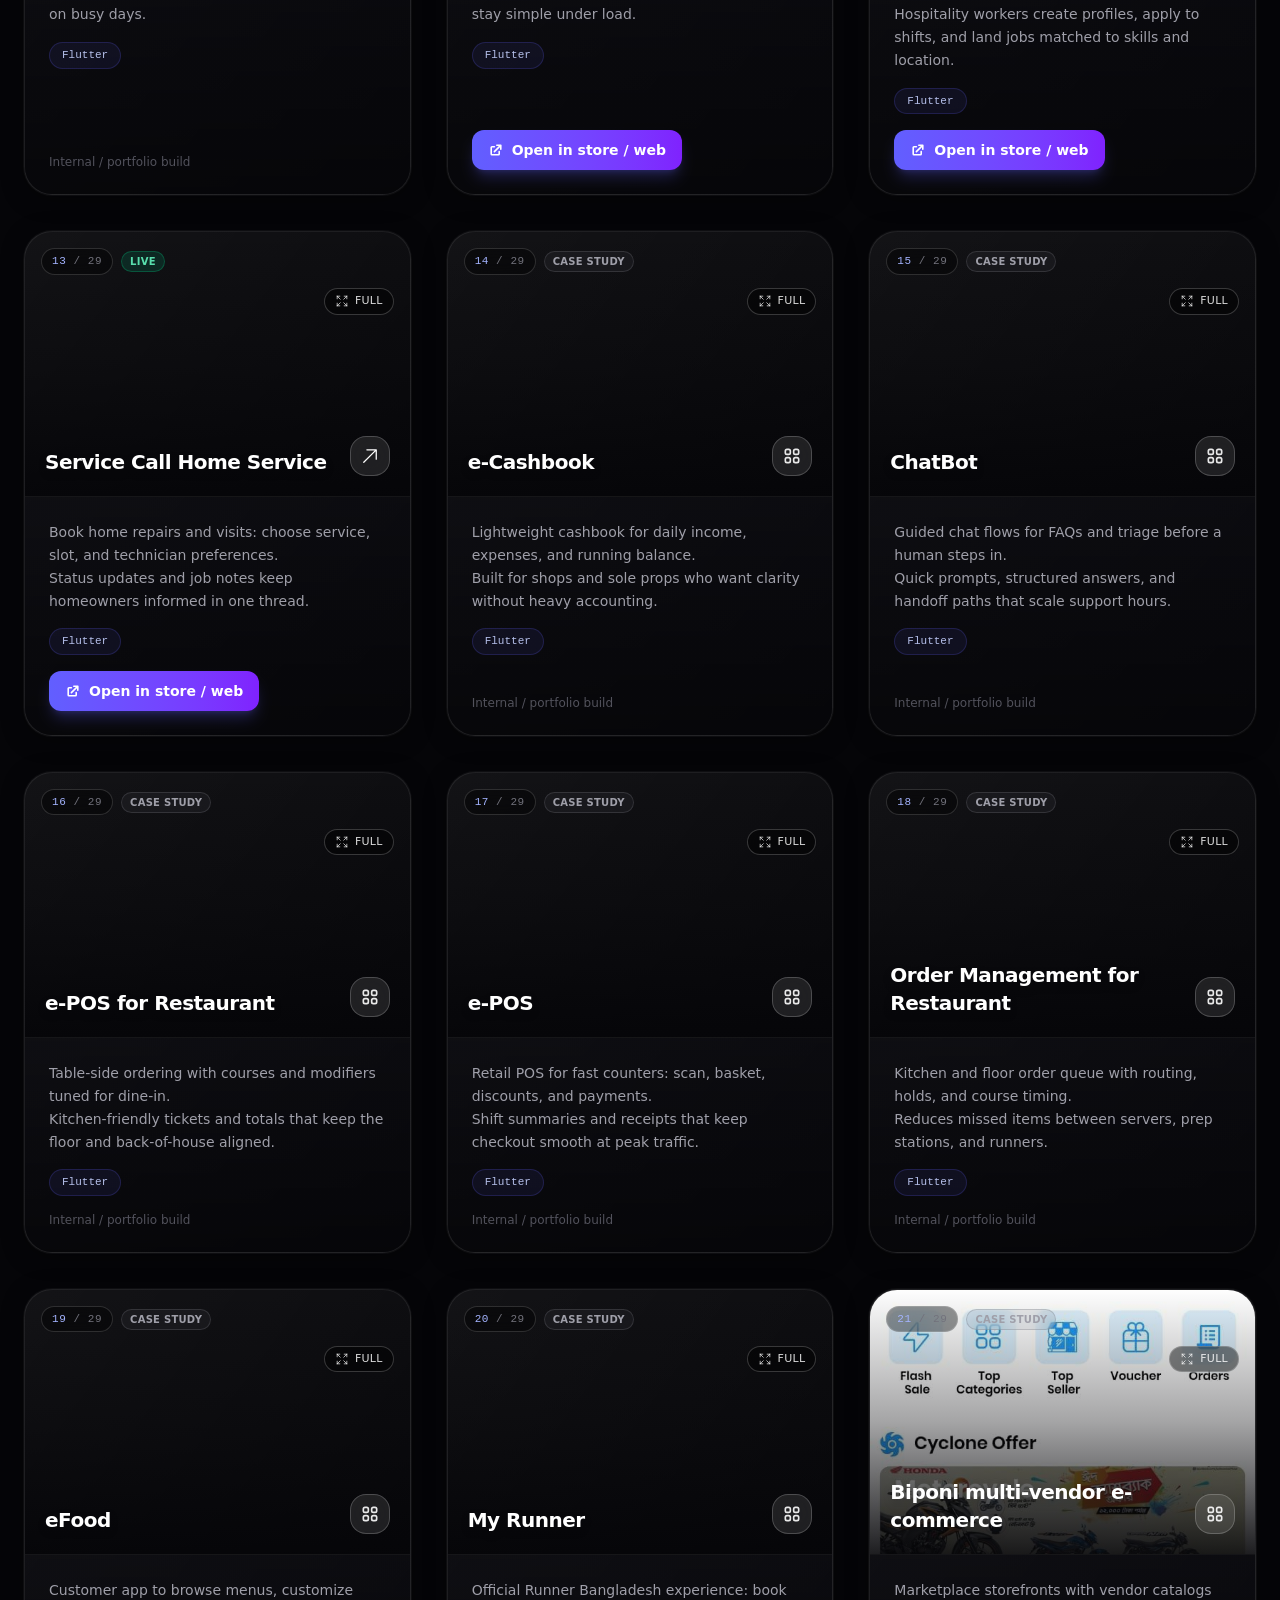
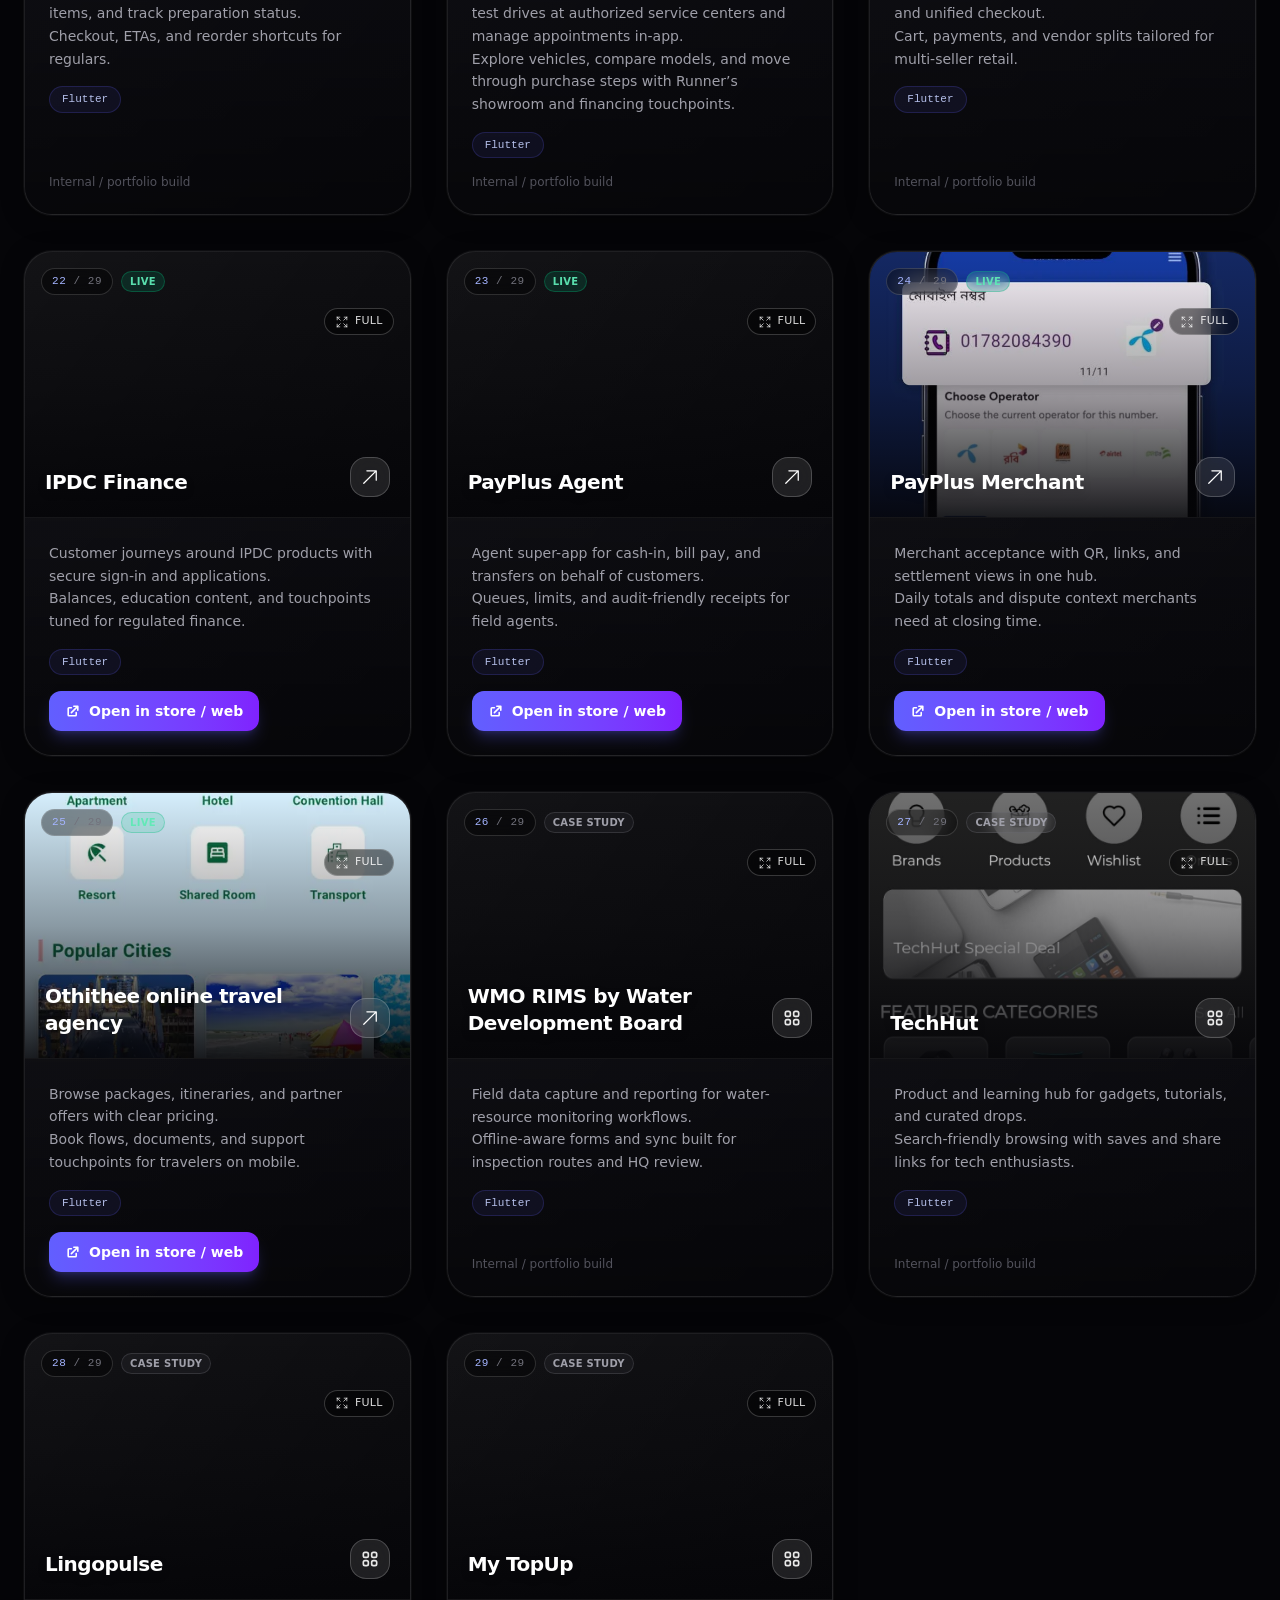
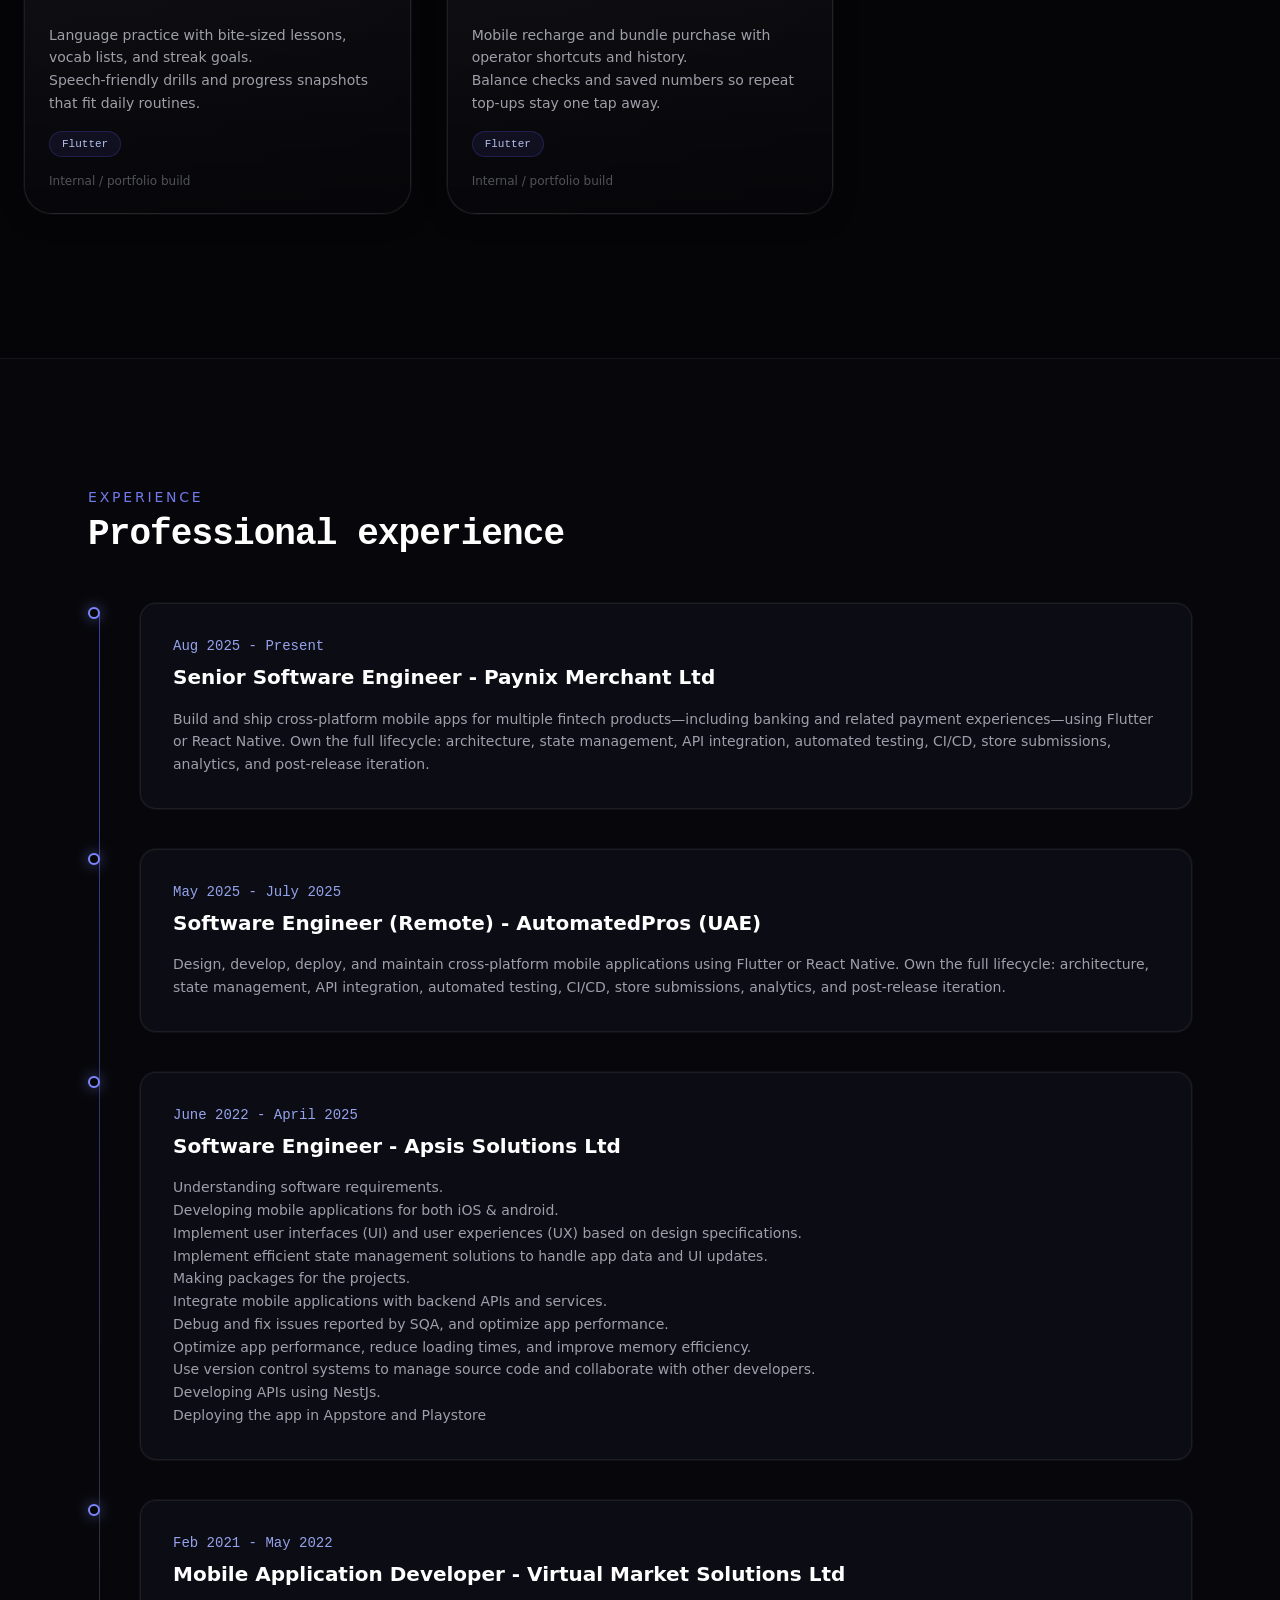
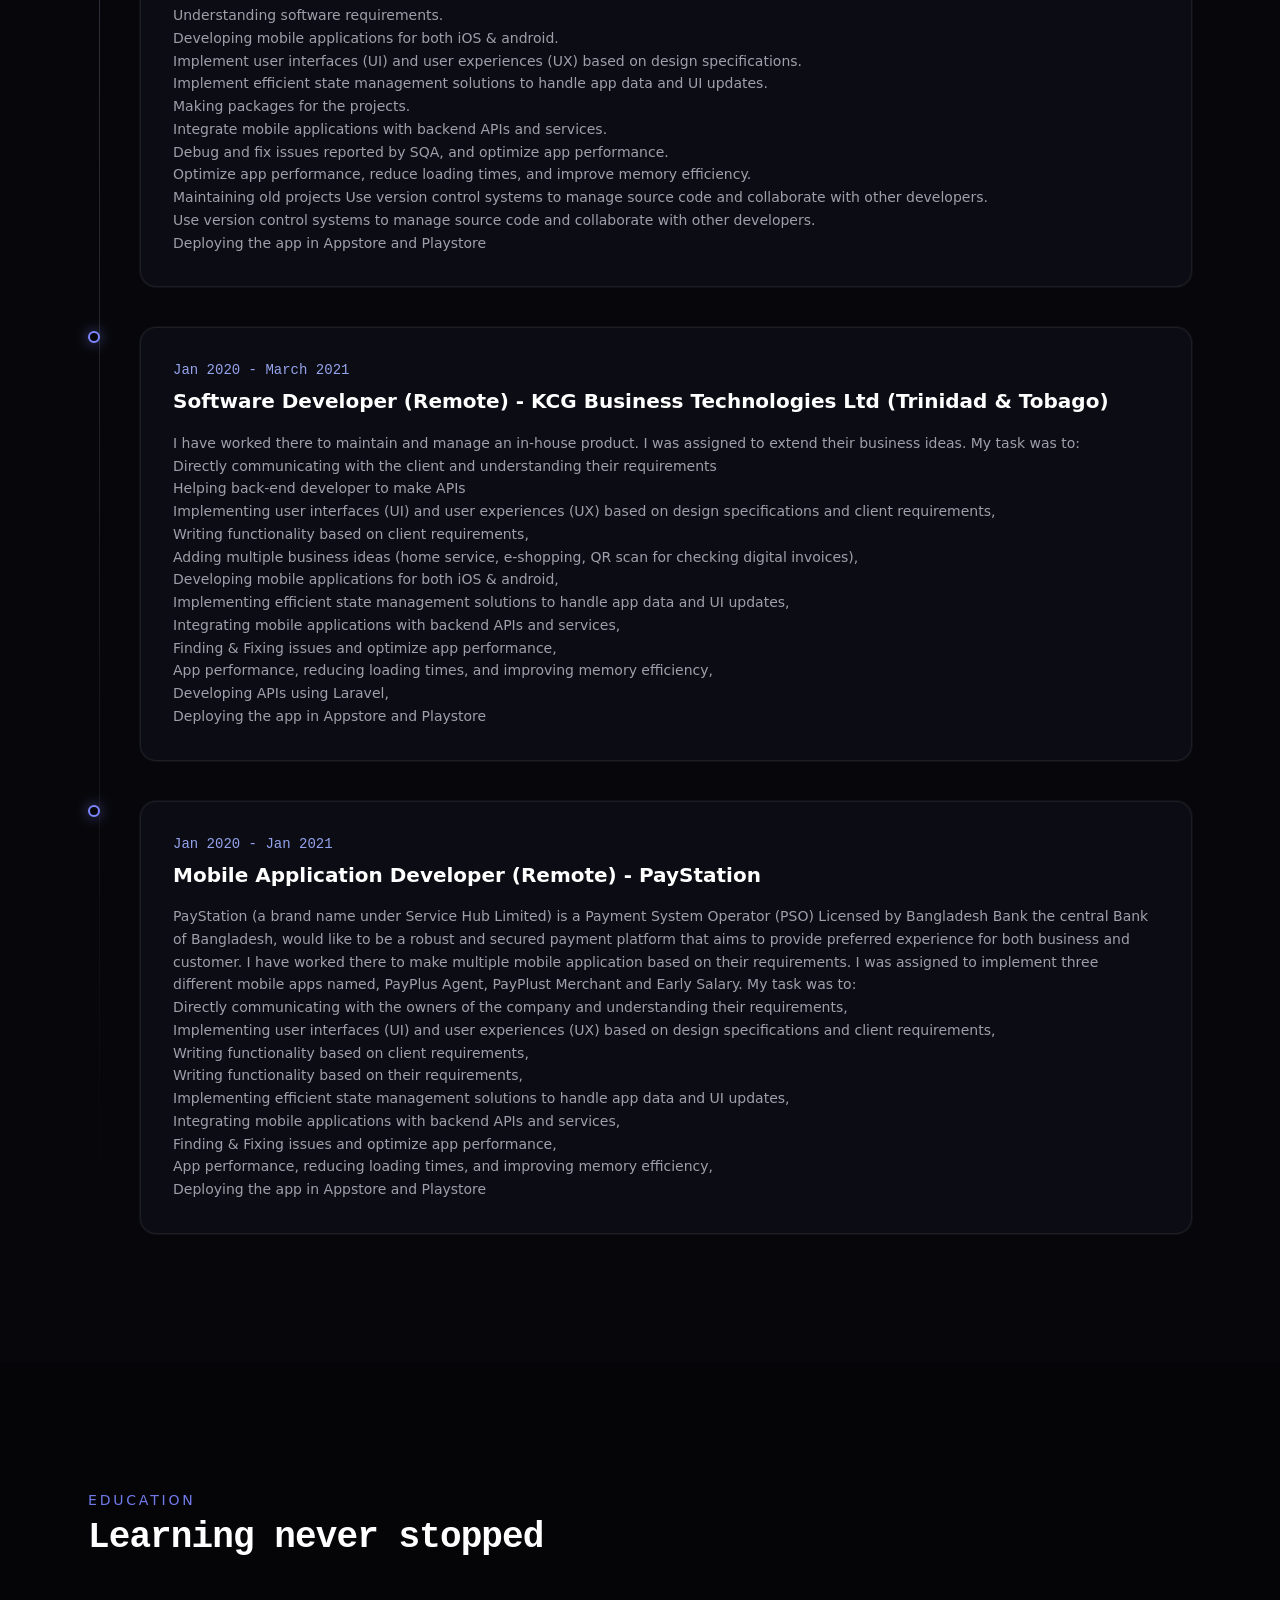
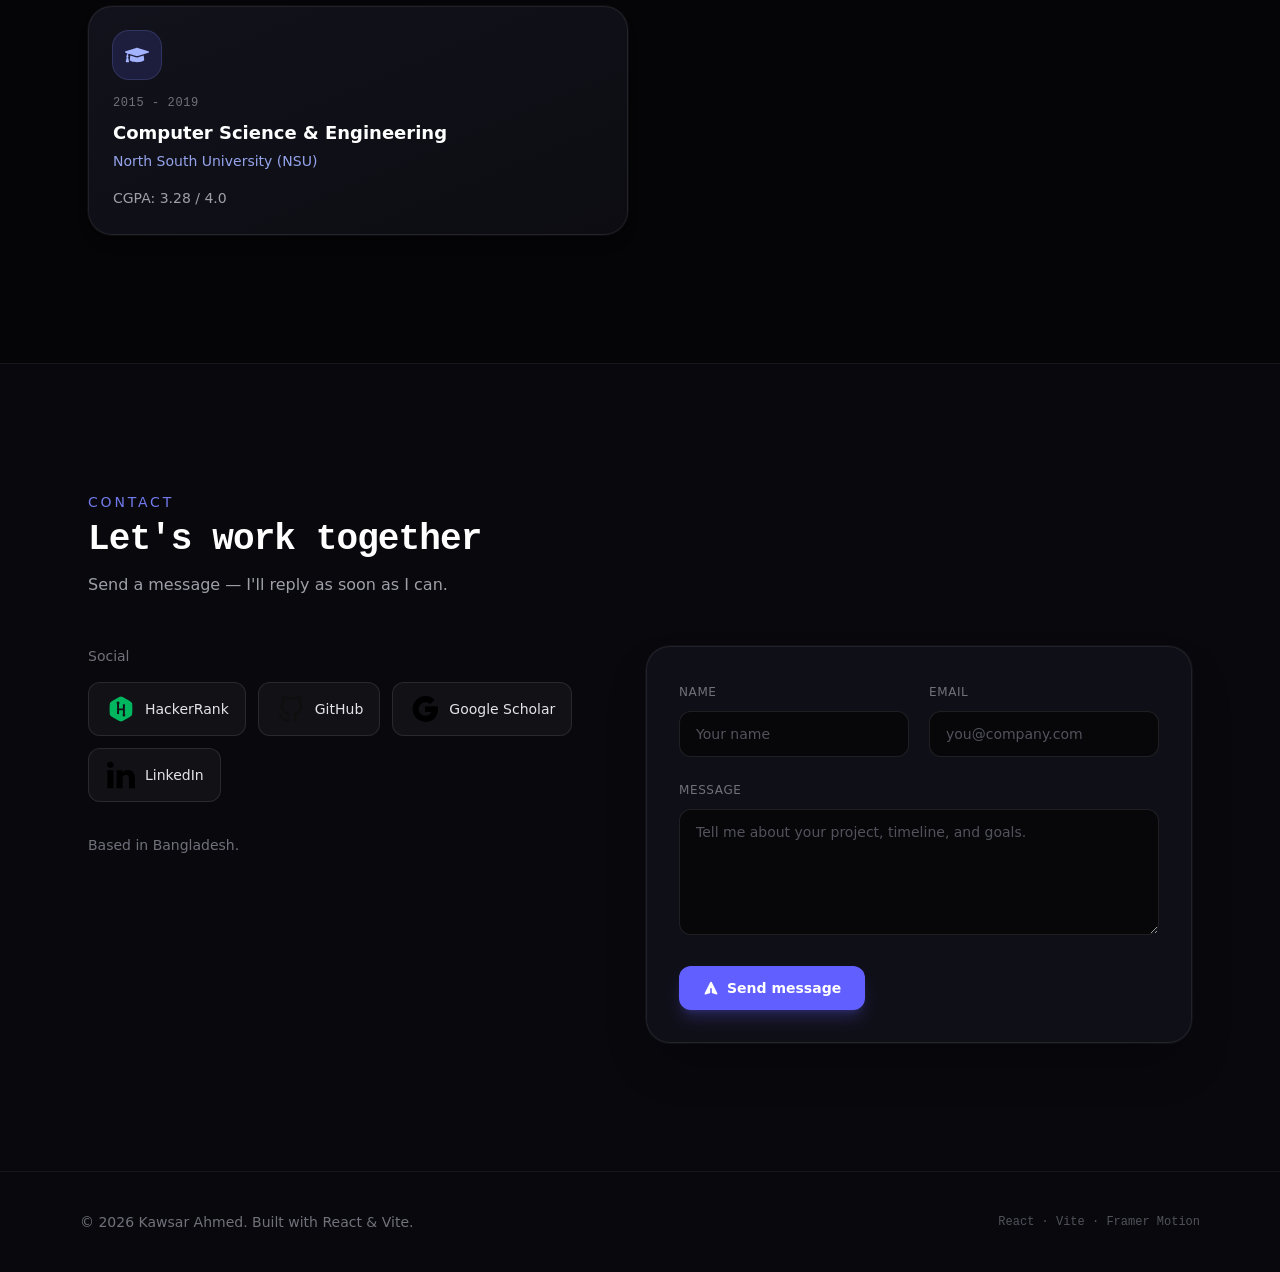
==== commit cff213e6: "updated" ====
--- a/index.html
+++ b/index.html
@@ -15,7 +15,7 @@
       rel="stylesheet"
     />
     <title>Kawsar Ahmed — Portfolio</title>
-    <script type="module" crossorigin src="/assets/index-BsbyAmD9.js"></script>
+    <script type="module" crossorigin src="/assets/index-C5lnVk9R.js"></script>
     <link rel="stylesheet" crossorigin href="/assets/index-tKHu7Eoe.css">
   </head>
   <body>
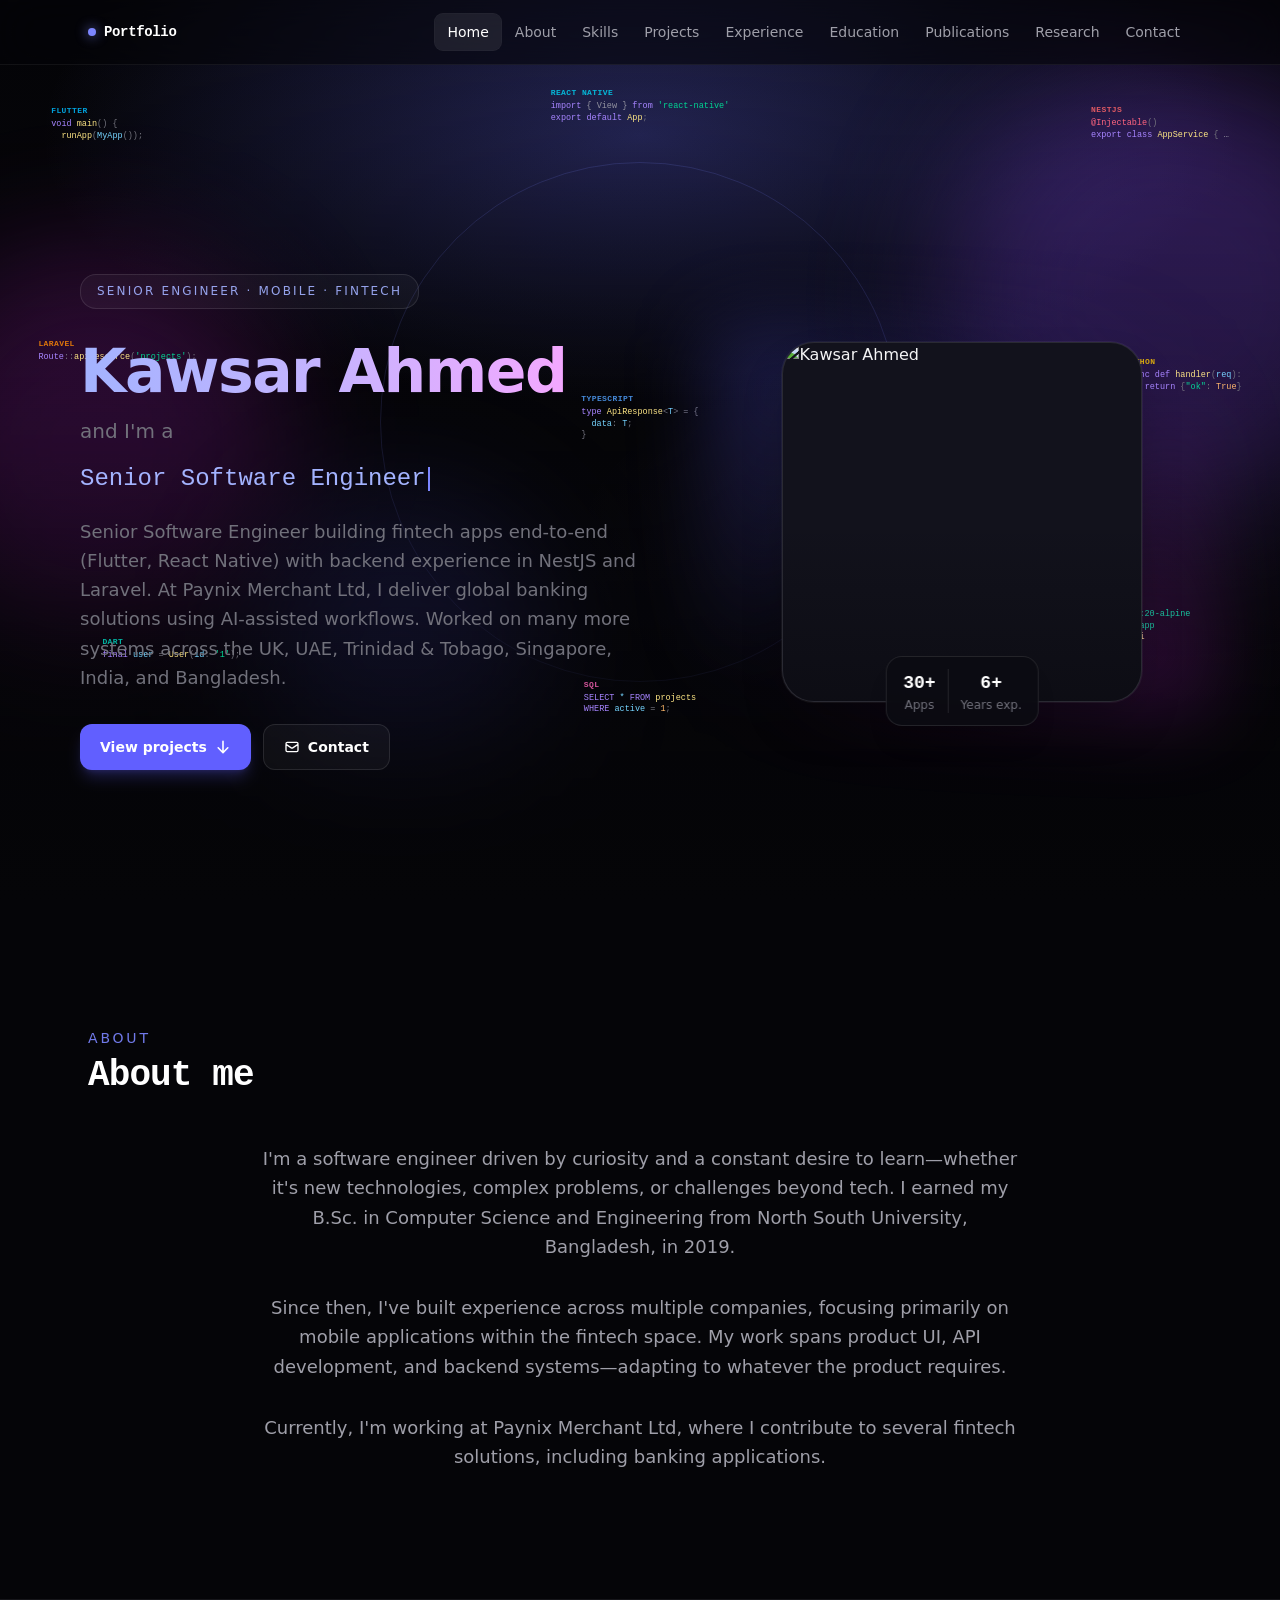
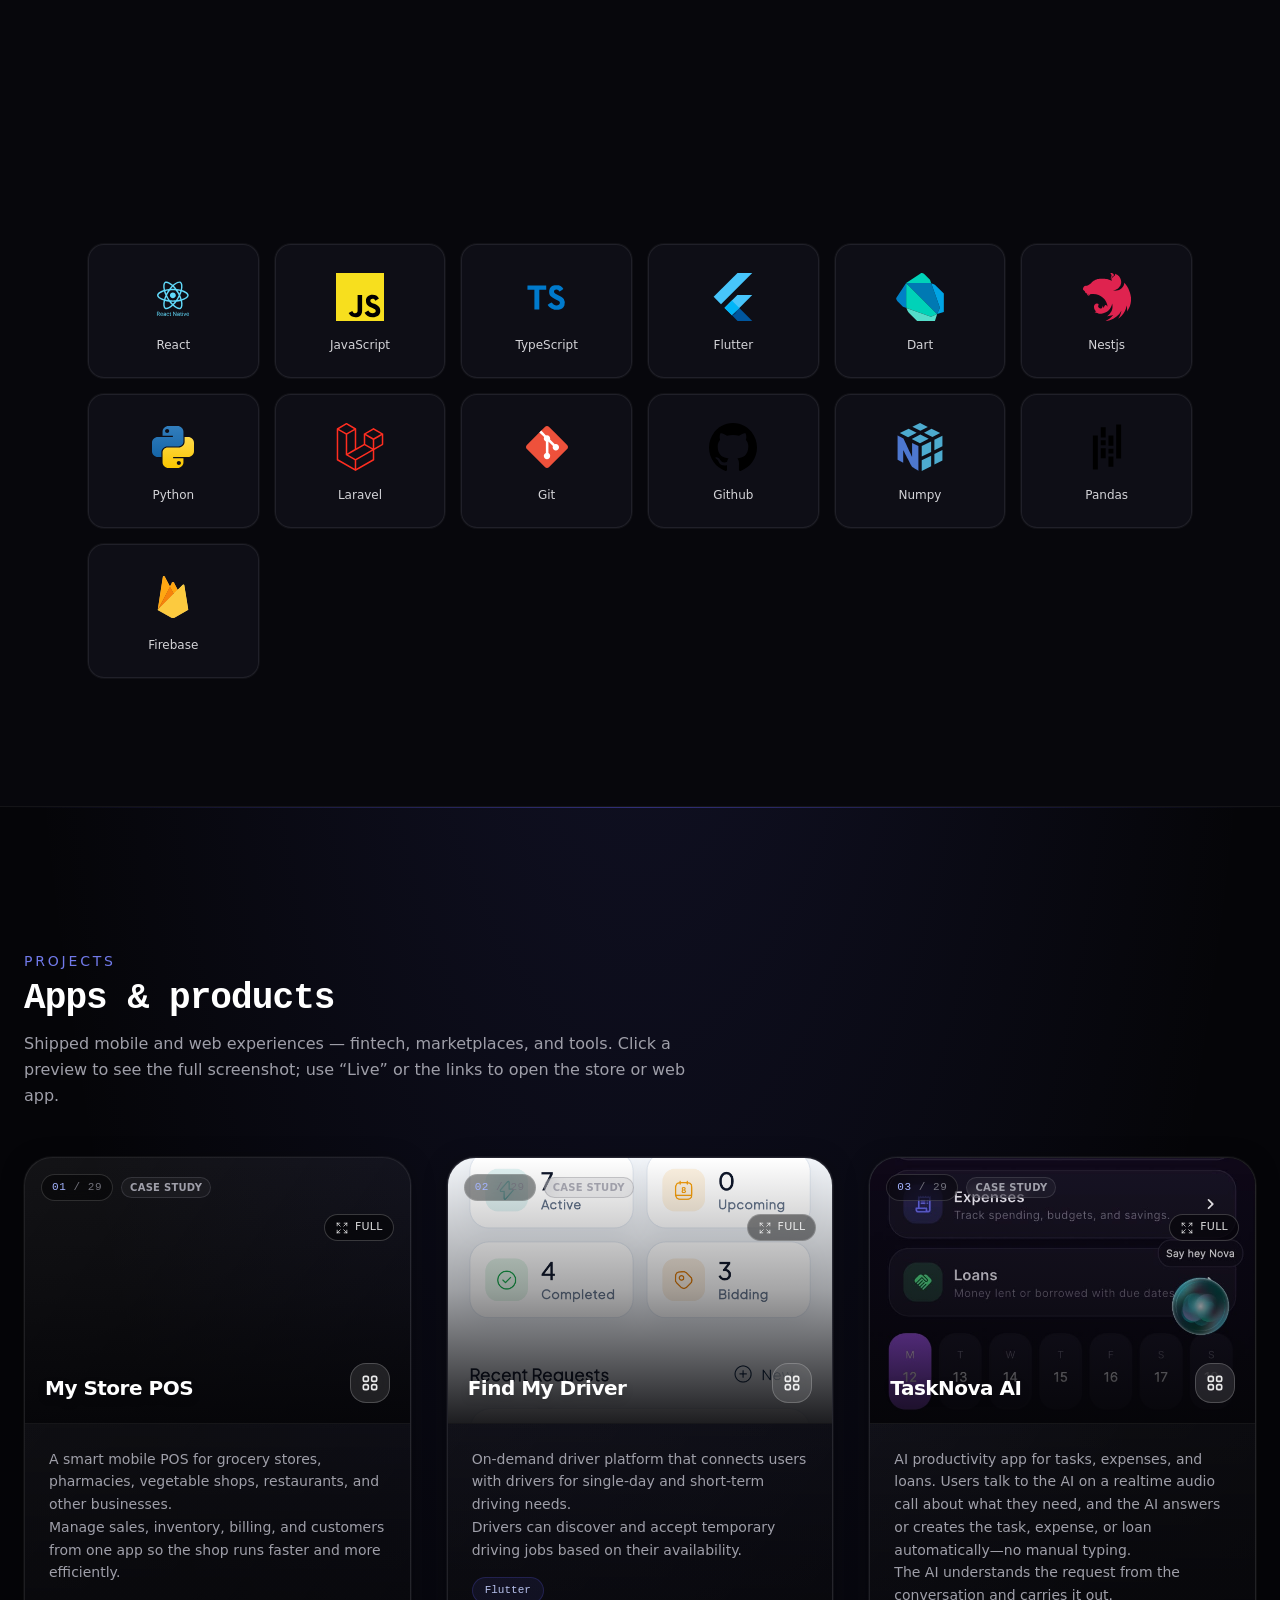
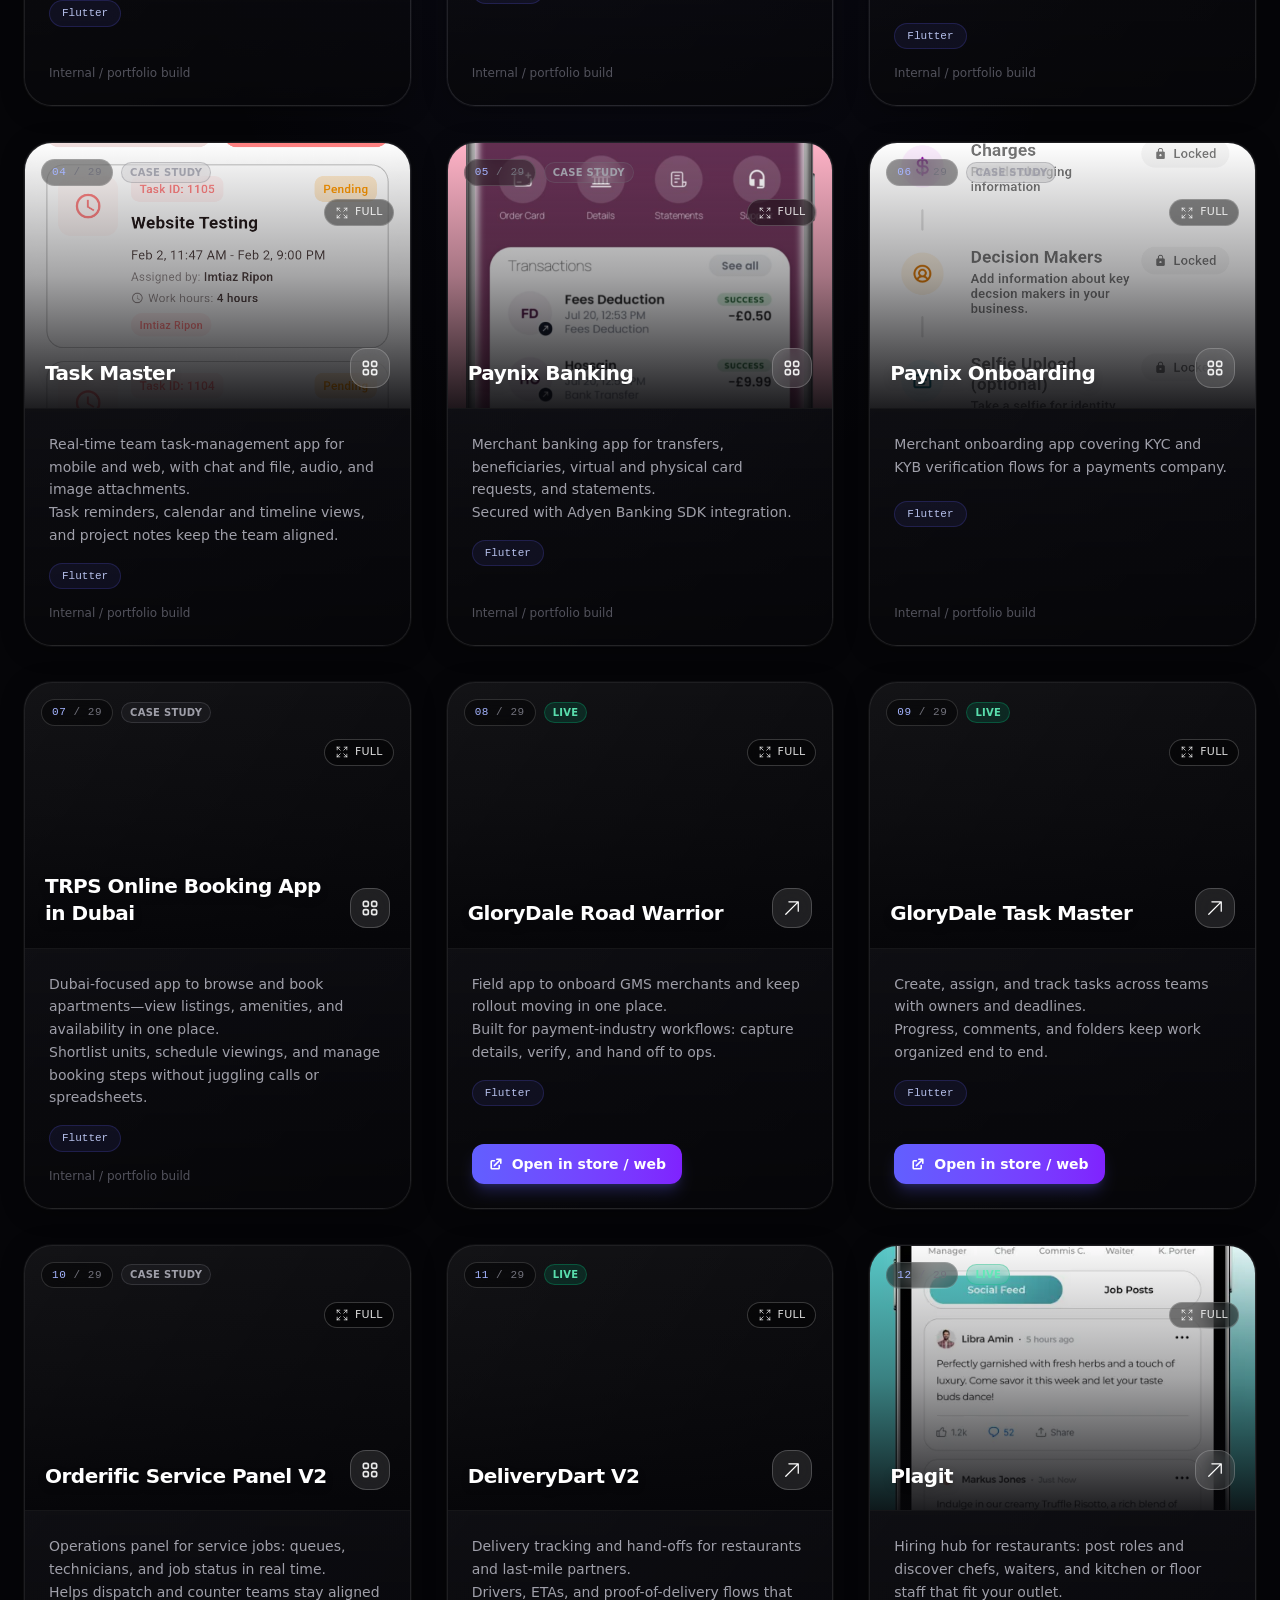
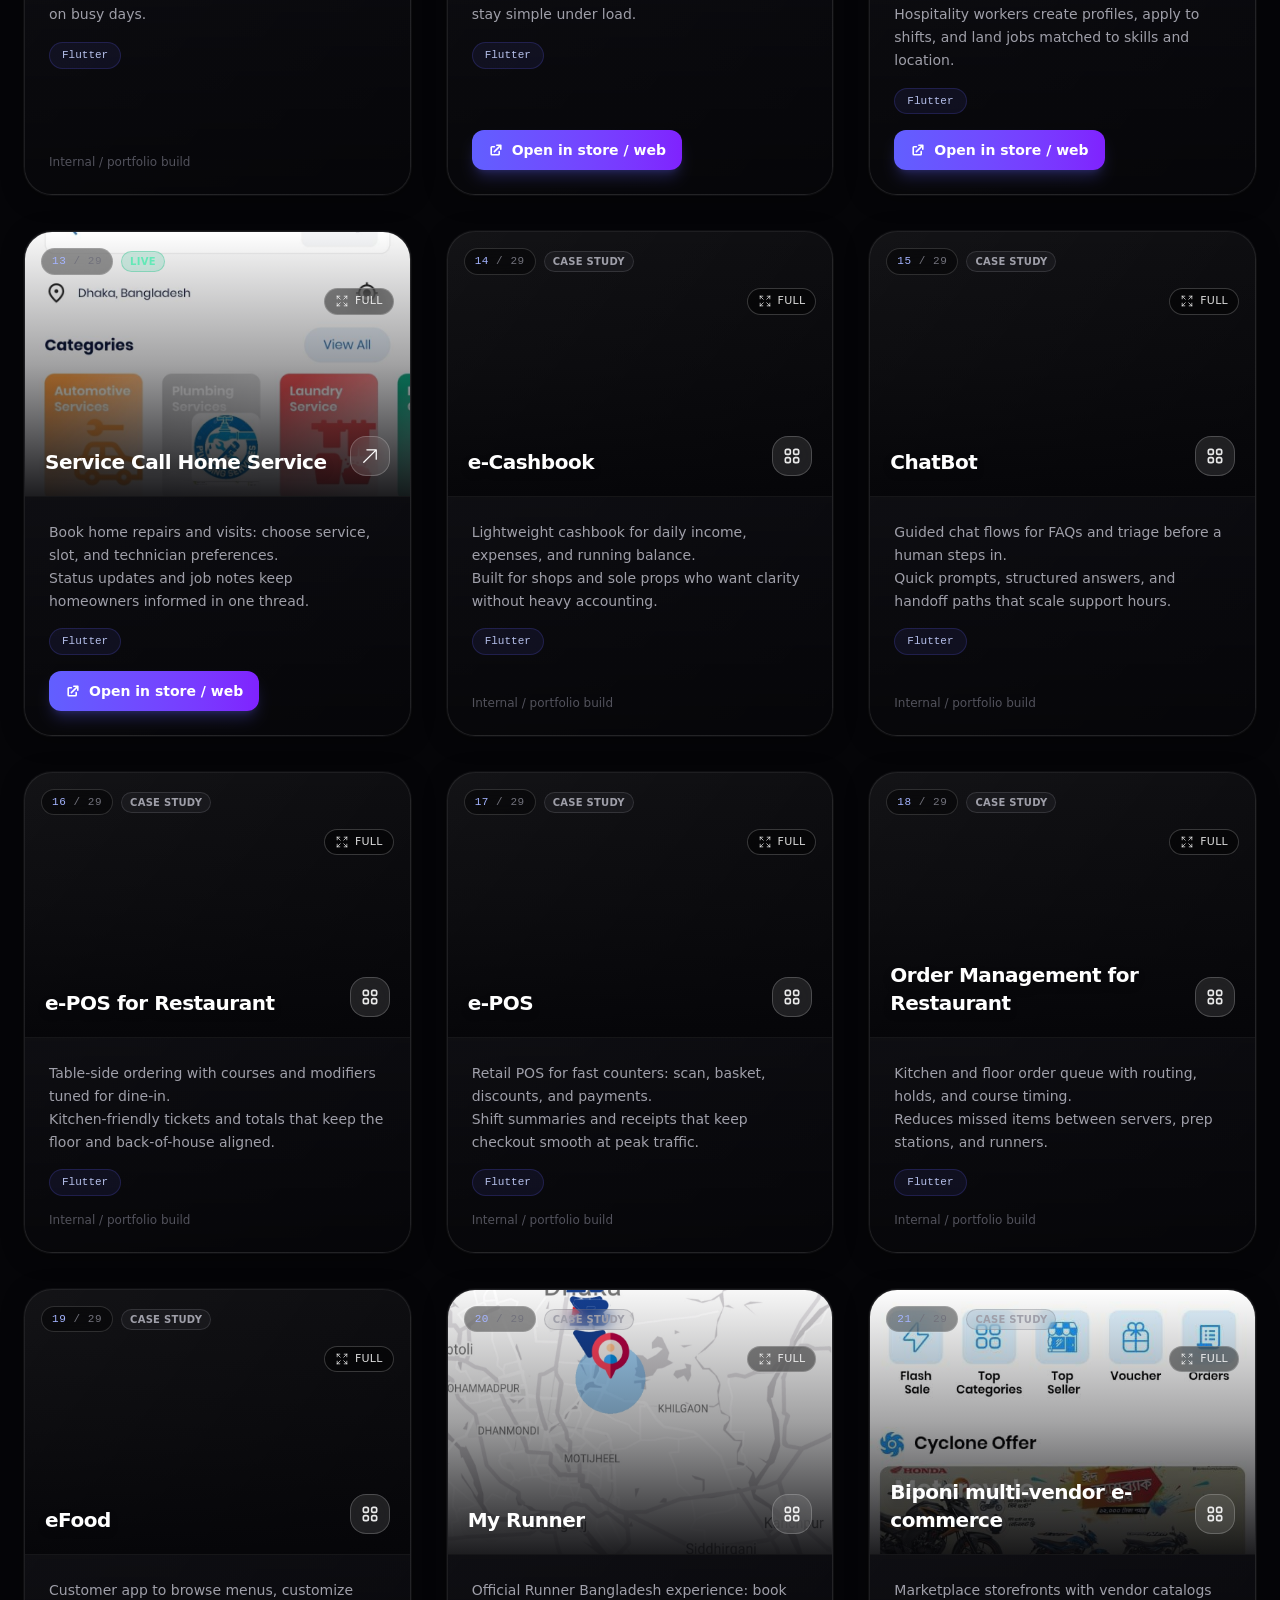
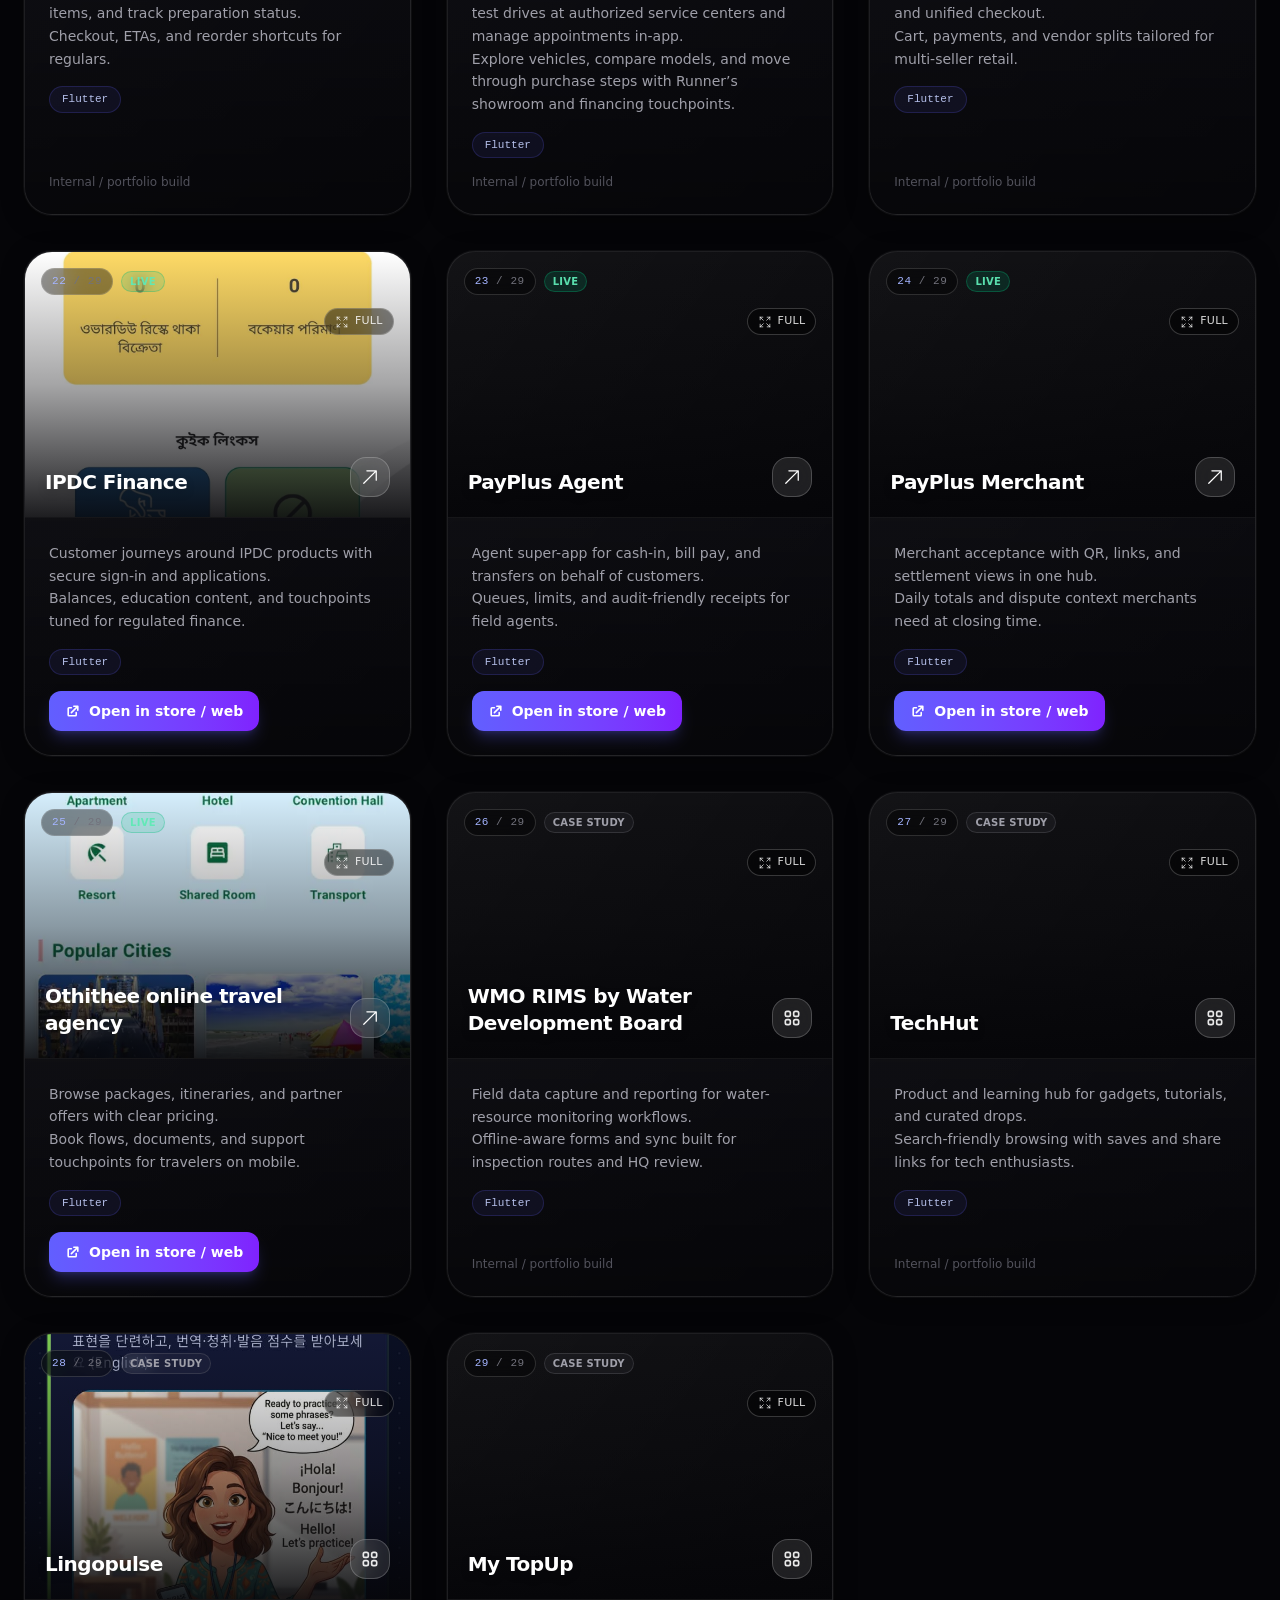
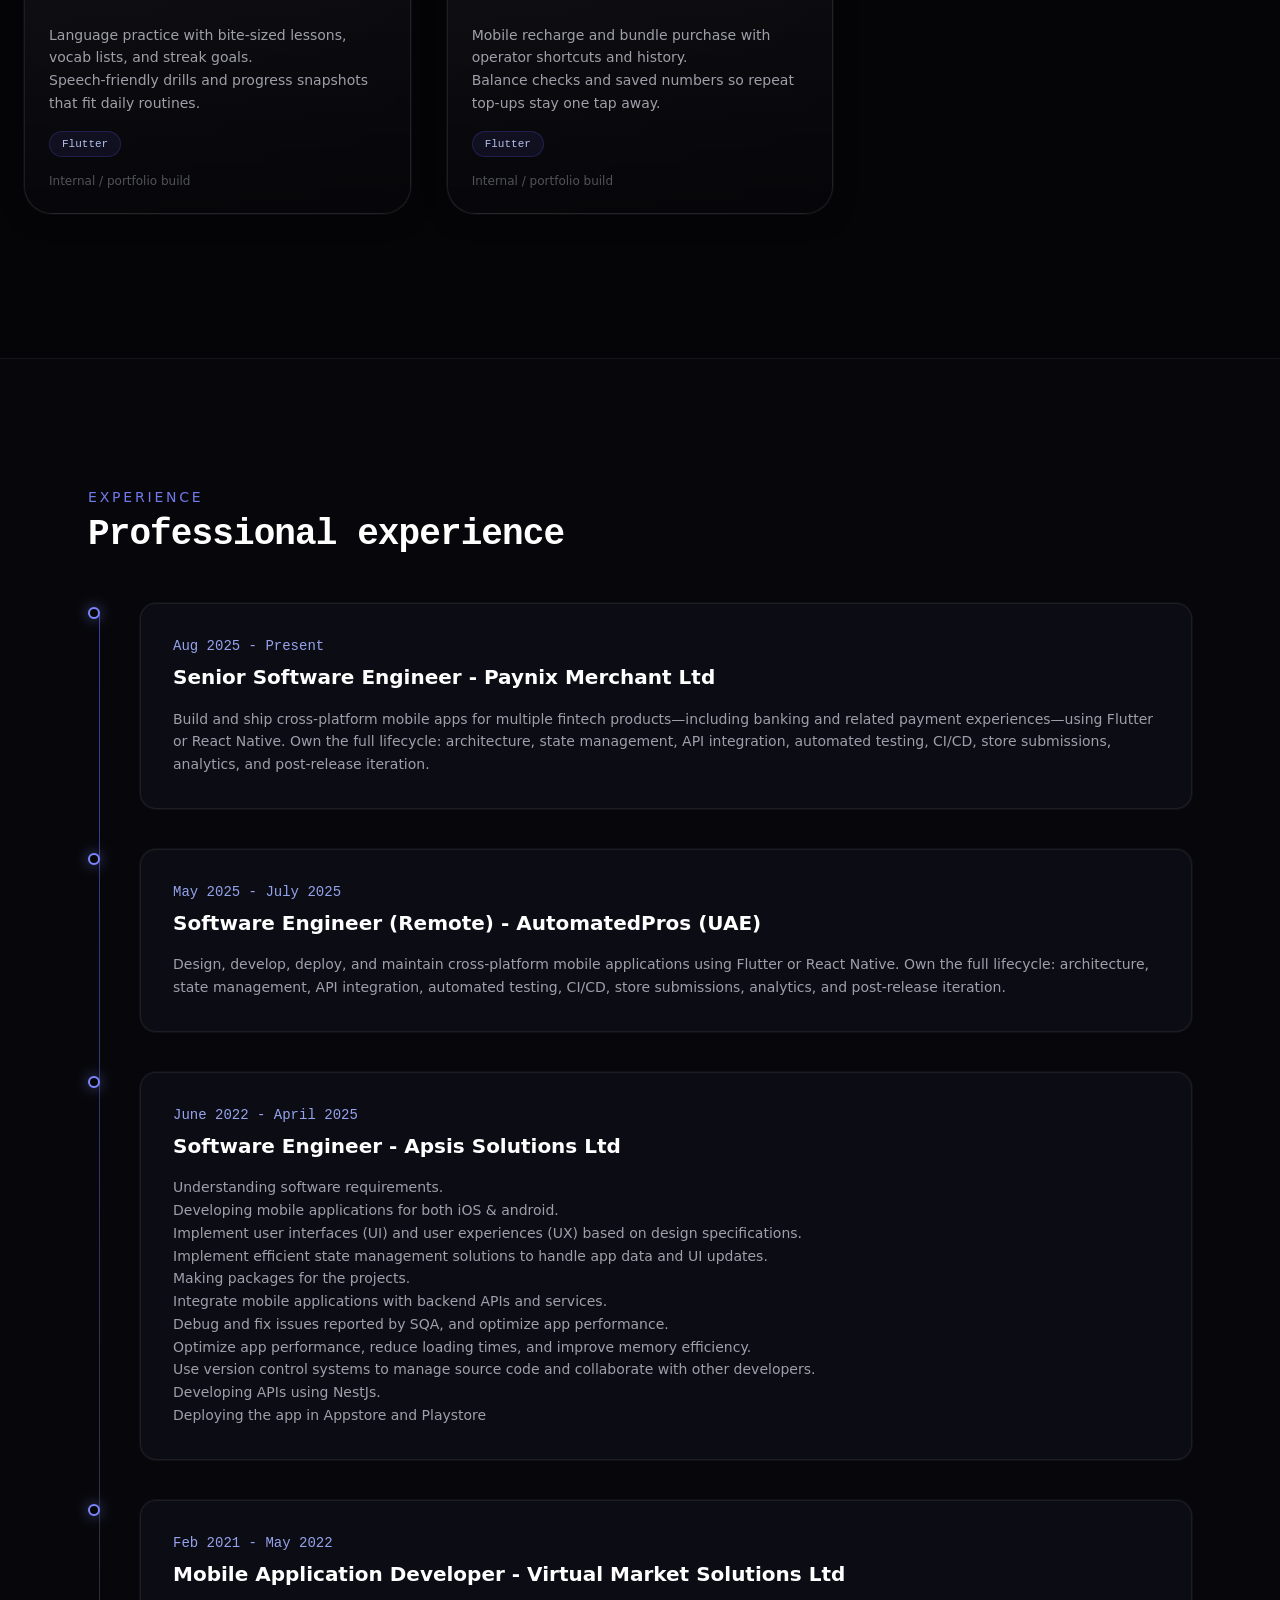
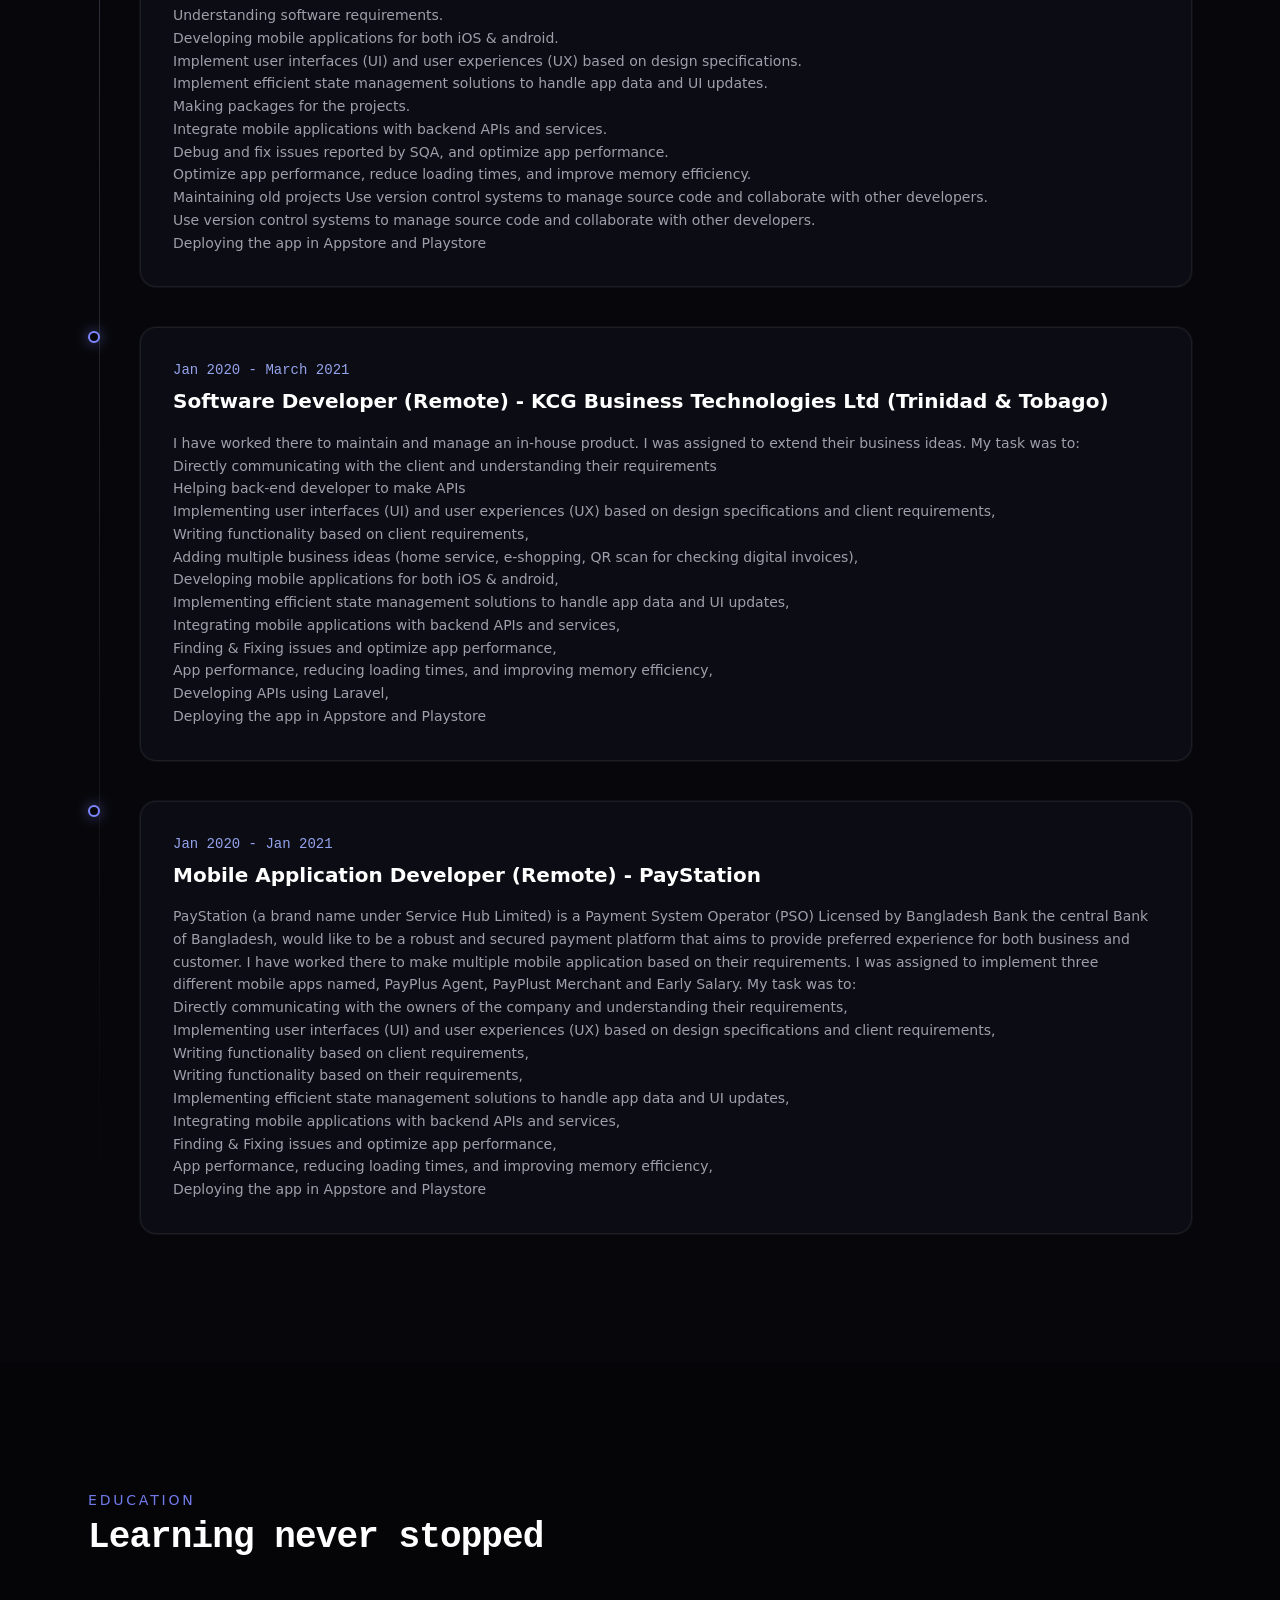
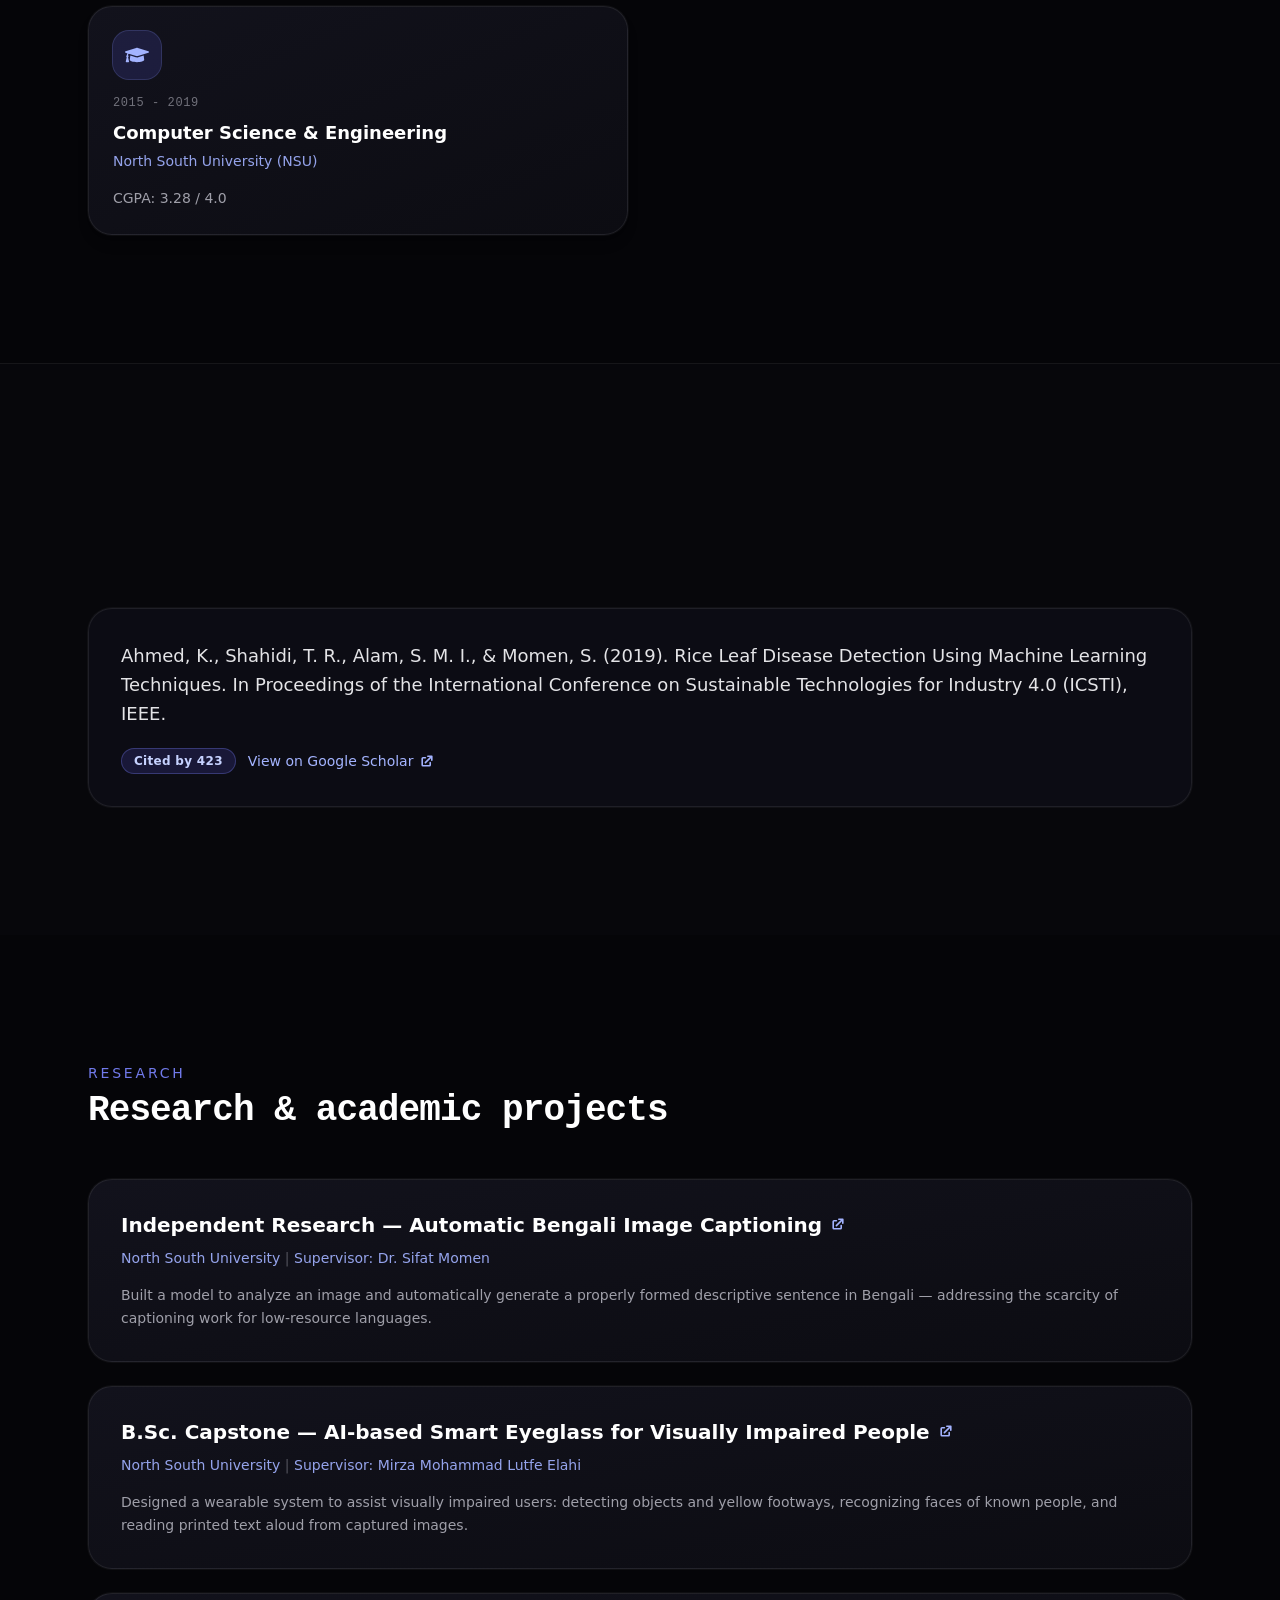
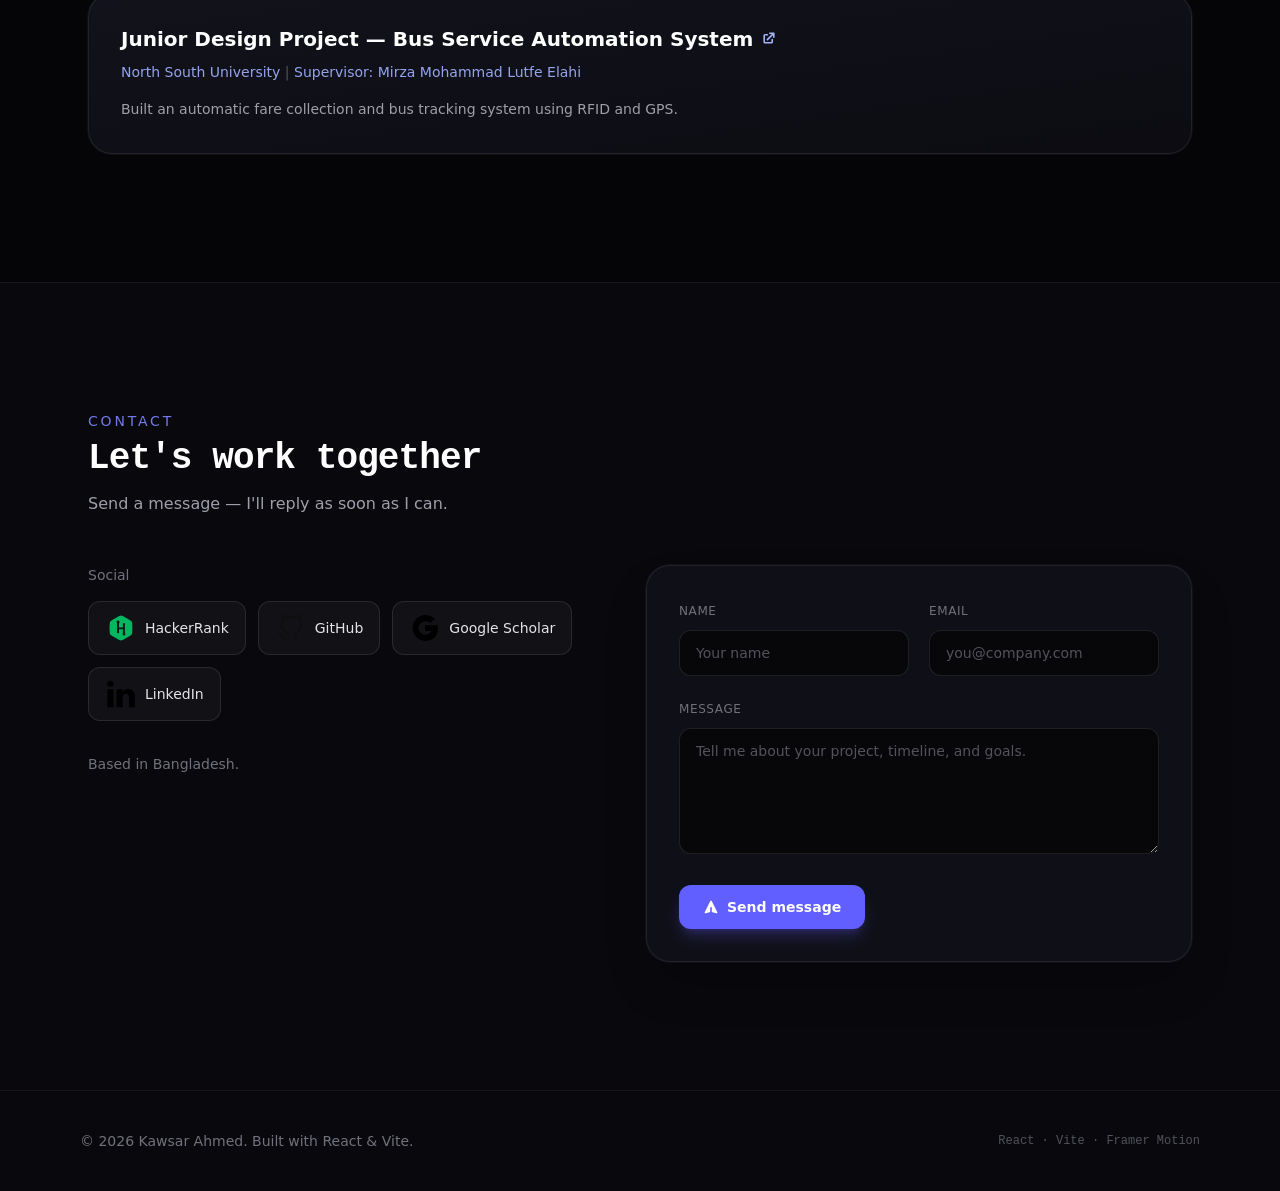
==== commit db9ce388: "updated" ====
--- a/index.html
+++ b/index.html
@@ -15,8 +15,8 @@
       rel="stylesheet"
     />
     <title>Kawsar Ahmed — Portfolio</title>
-    <script type="module" crossorigin src="/assets/index-C5lnVk9R.js"></script>
-    <link rel="stylesheet" crossorigin href="/assets/index-tKHu7Eoe.css">
+    <script type="module" crossorigin src="/assets/index-DmwBim5M.js"></script>
+    <link rel="stylesheet" crossorigin href="/assets/index-BCfIfTxq.css">
   </head>
   <body>
     <div id="root"></div>
